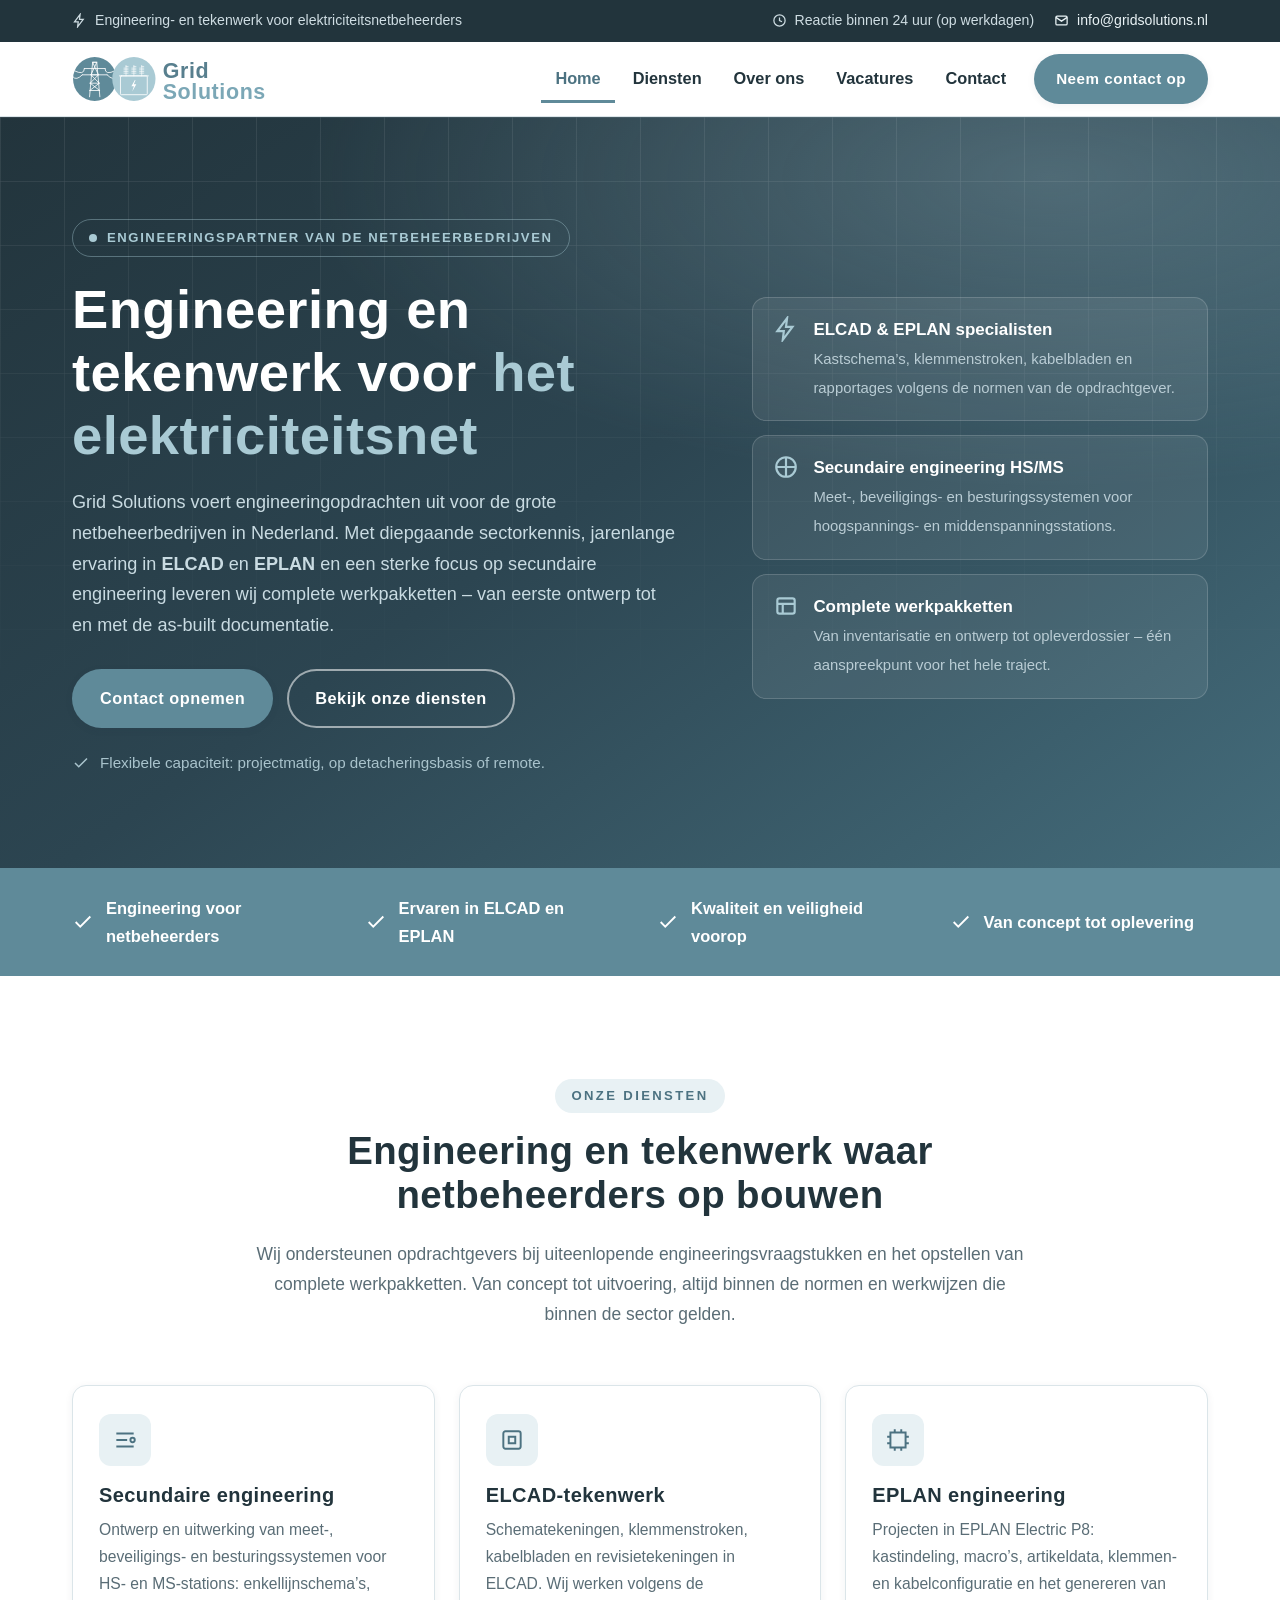
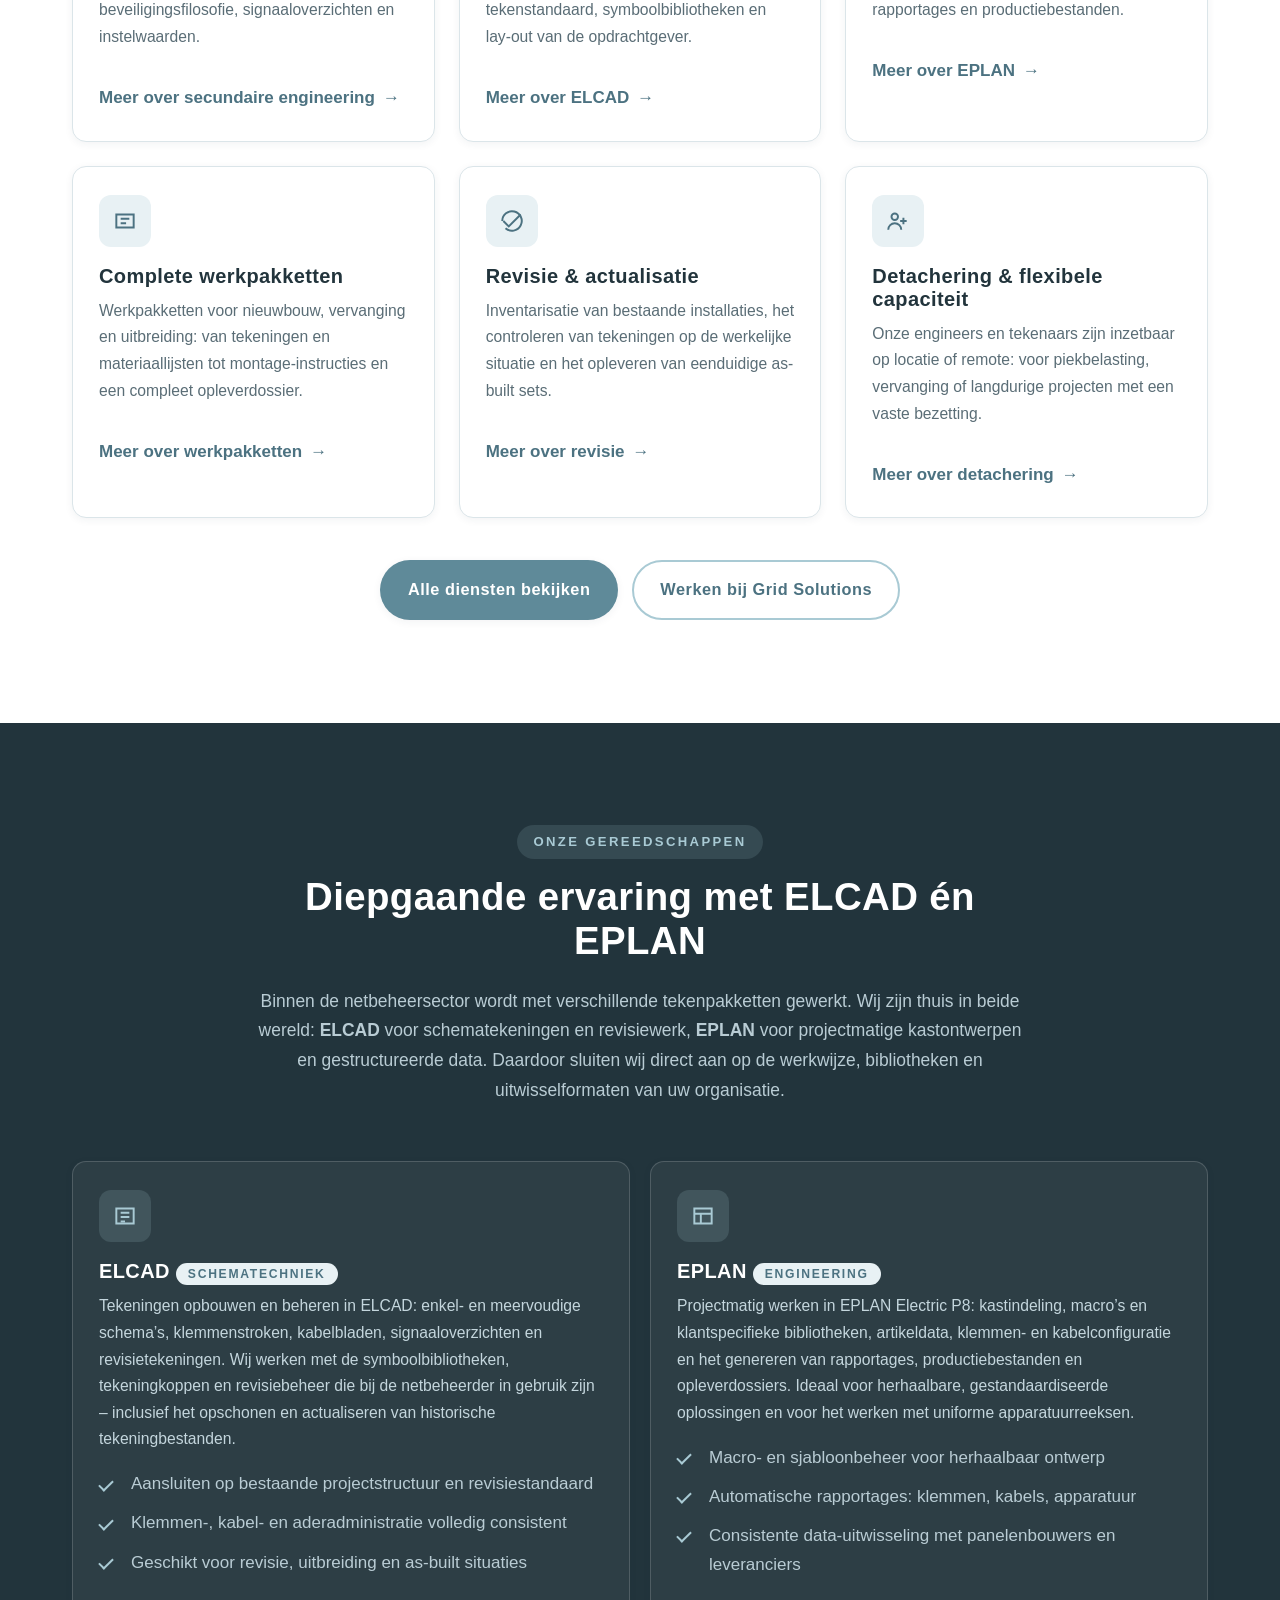
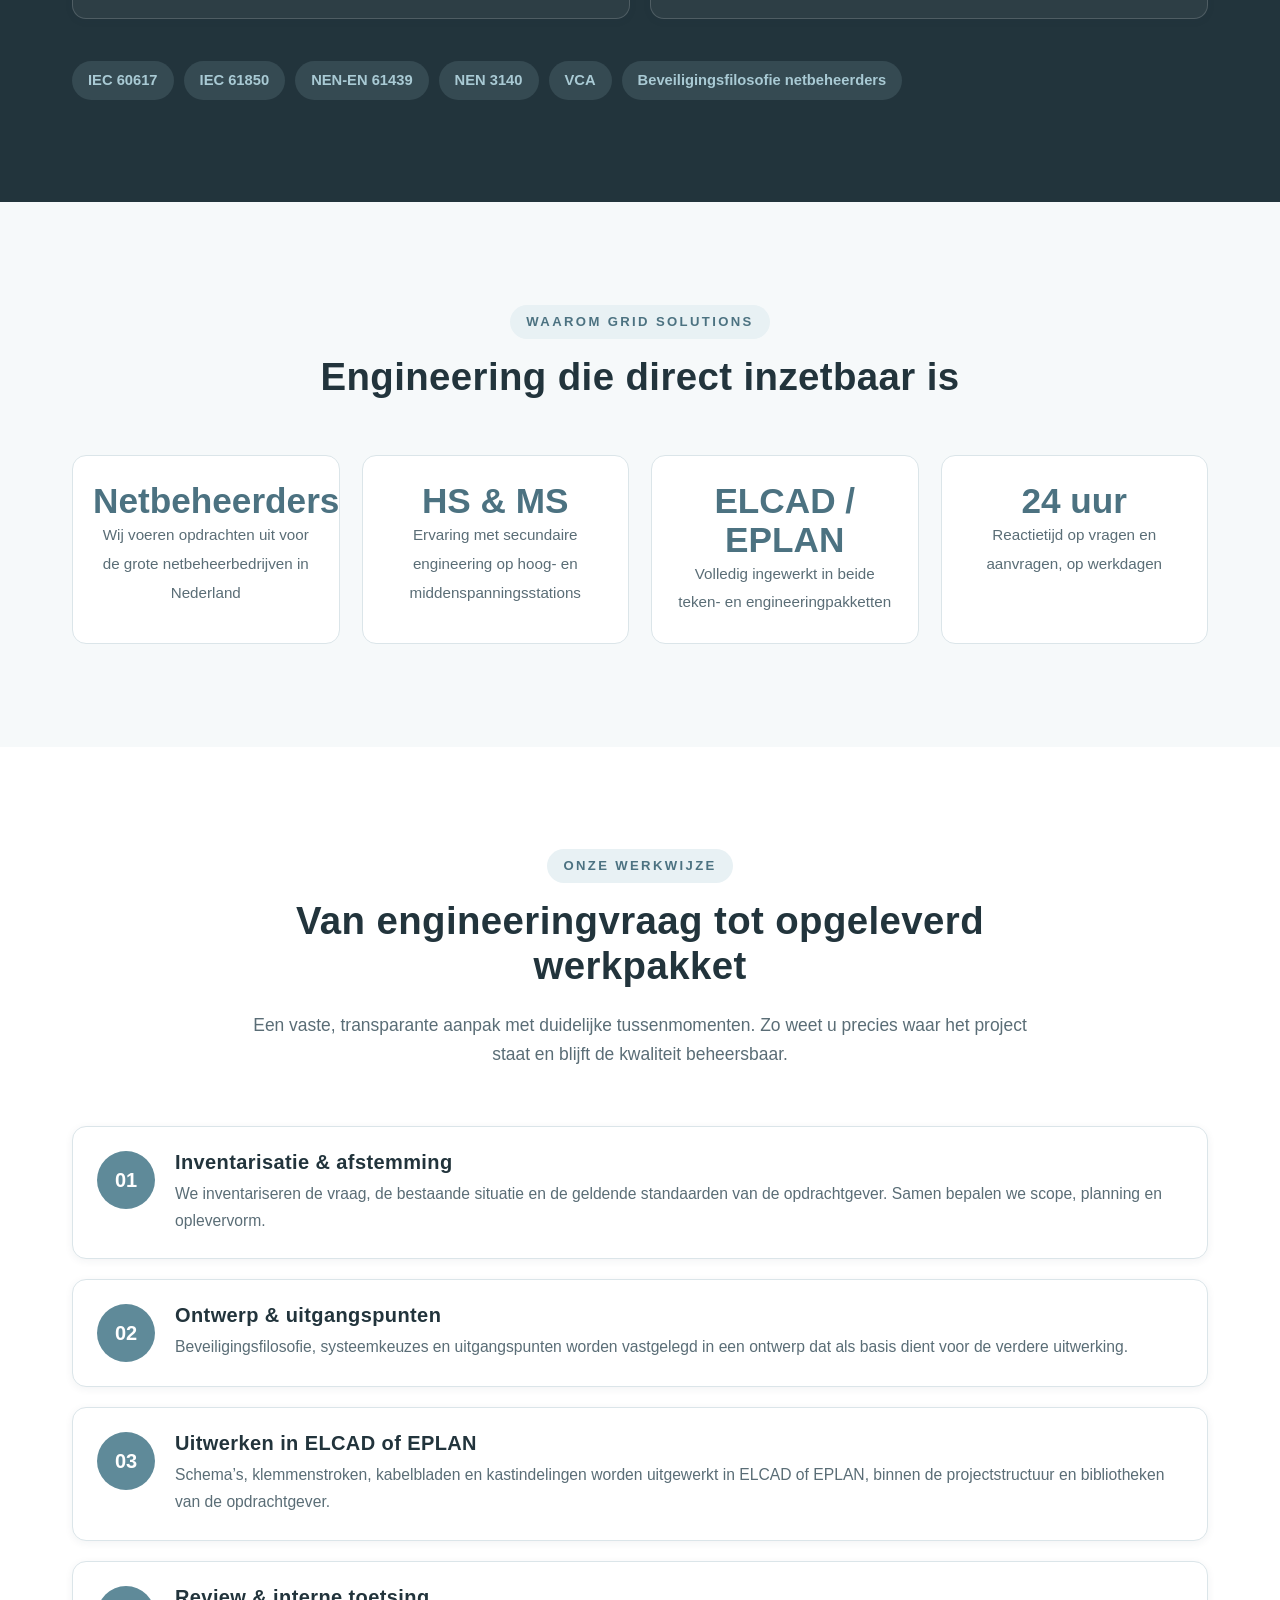
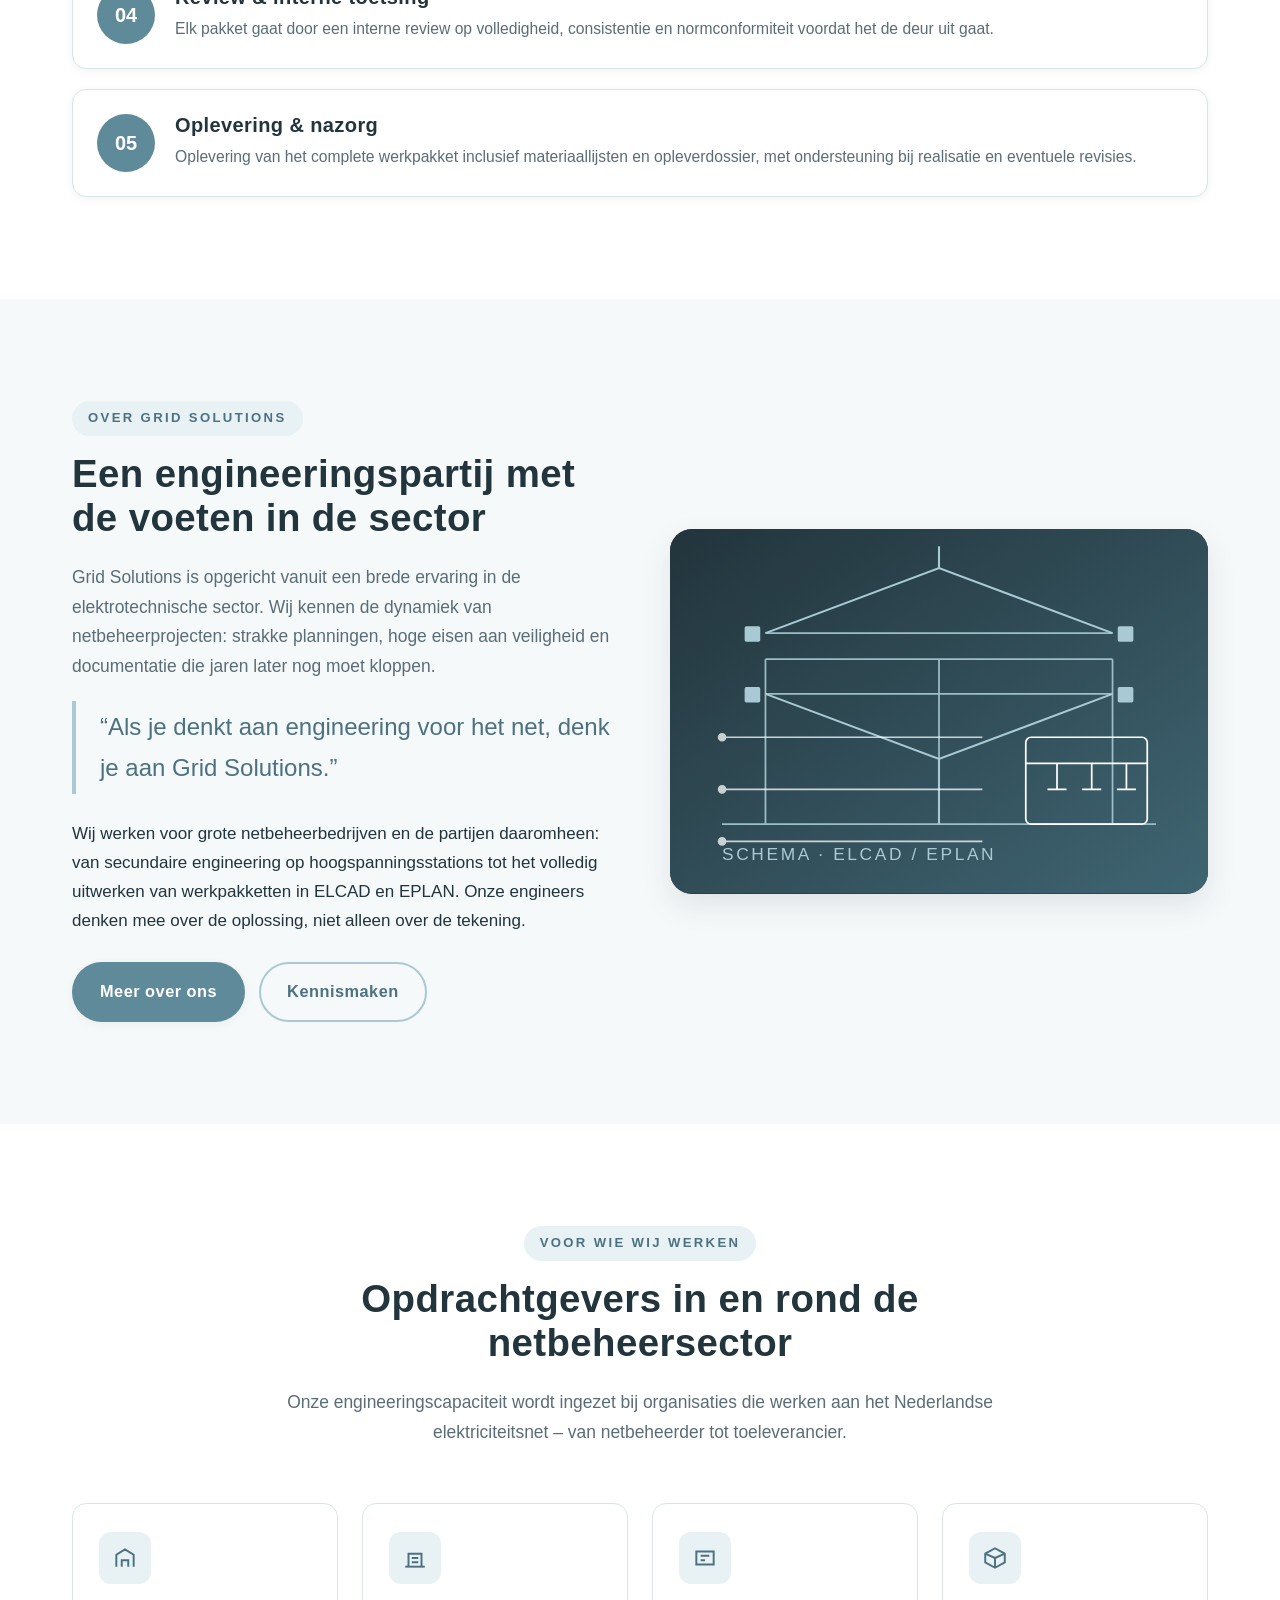
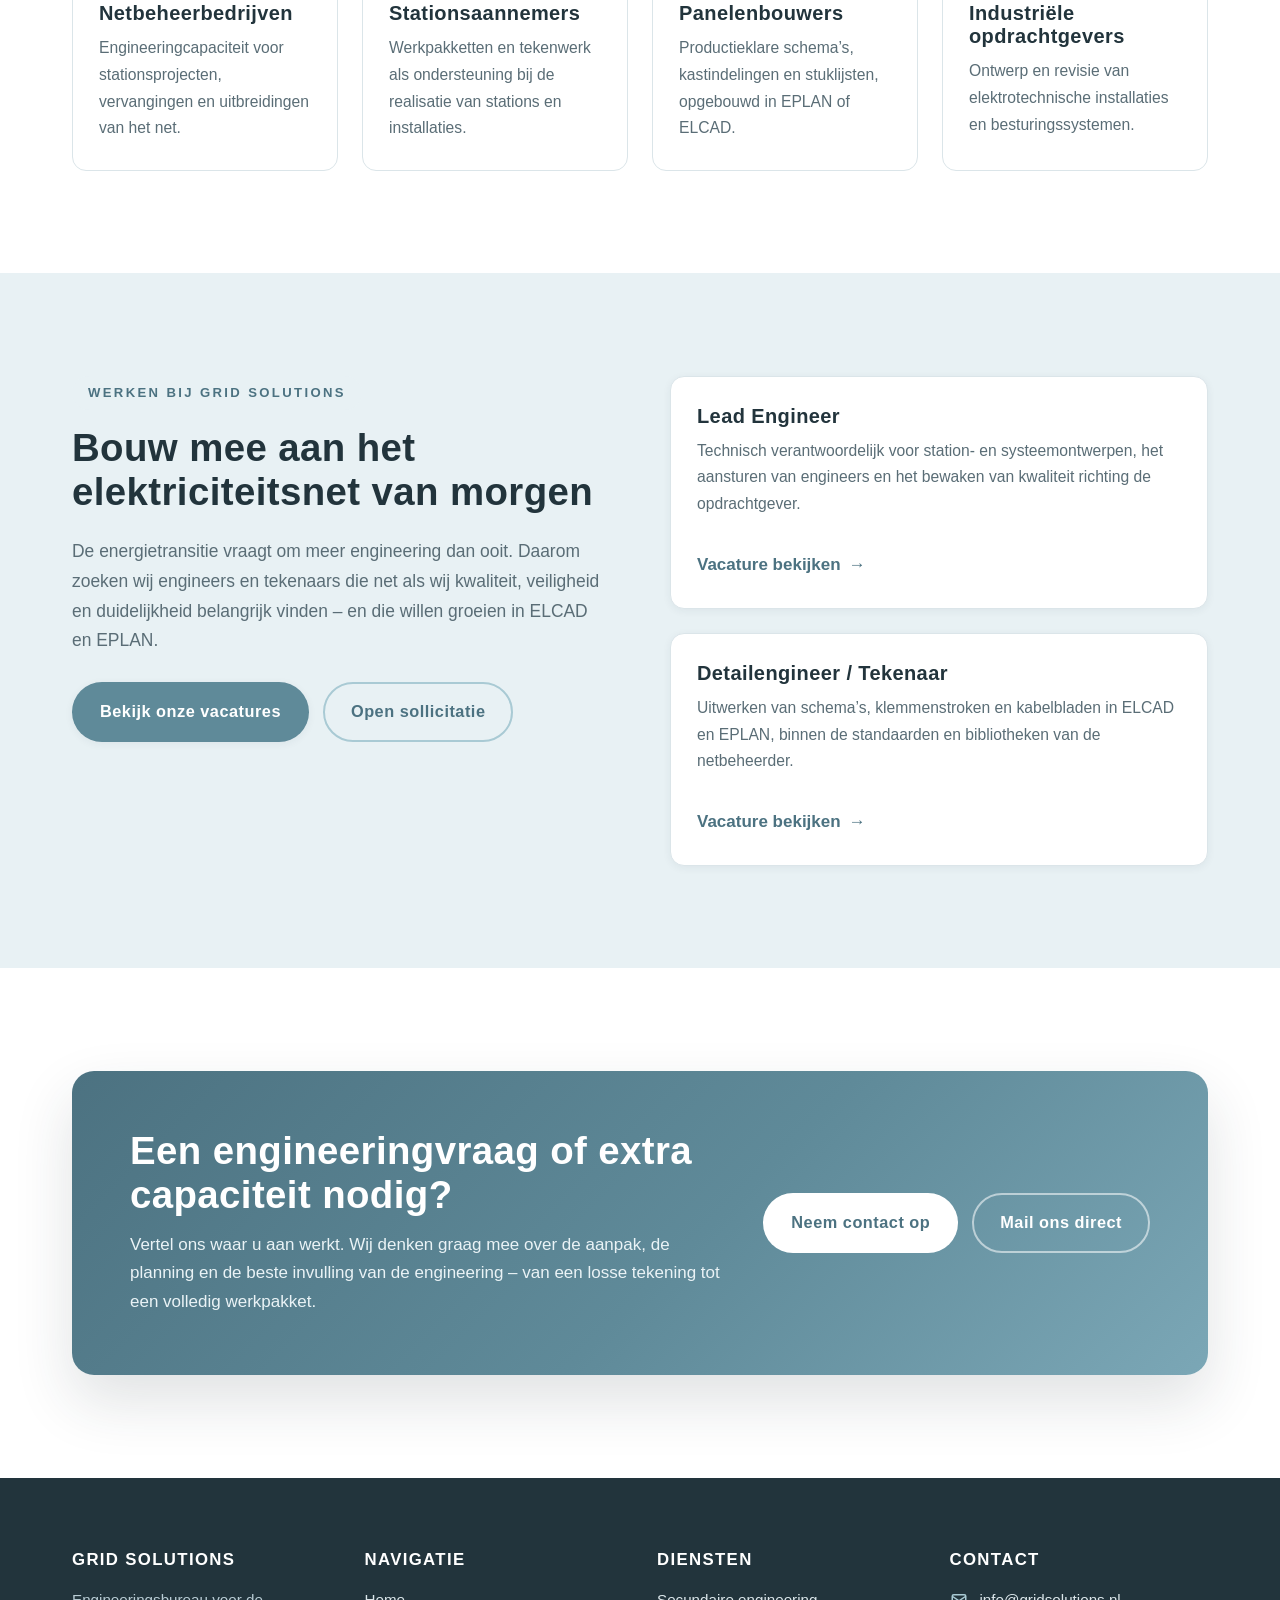
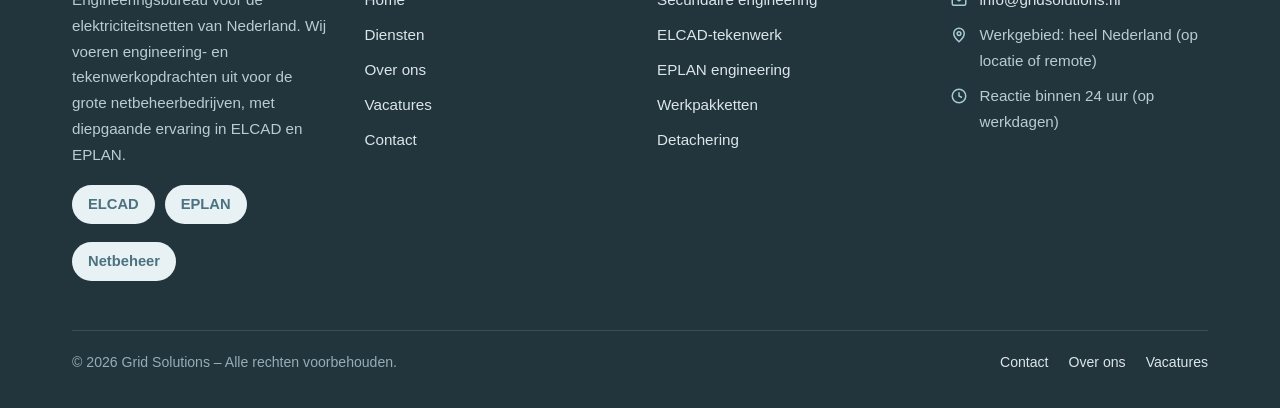
==== index.html @ e439c1a6 "Initial commit: Grid Solutions website voor netbeheerders (ELCAD & EPLAN)" ====
<!DOCTYPE html>
<html lang="nl">
<head>
  <meta charset="utf-8">
  <meta name="viewport" content="width=device-width, initial-scale=1">
  <script>try { if ('forEach' in NodeList.prototype) { document.documentElement.classList.add('js'); } } catch (e) {}</script>
  <title>Grid Solutions | Engineering &amp; tekenwerk voor netbeheerders (ELCAD &amp; EPLAN)</title>
  <meta name="description" content="Grid Solutions is een engineeringbureau dat opdrachten uitvoert voor de grote netbeheerbedrijven. Wij zijn specialist in secundaire engineering, ELCAD en EPLAN en leveren complete werkpakketten van concept tot oplevering.">
  <meta name="keywords" content="engineering netbeheer, ELCAD, EPLAN, secundaire engineering, hoogspanningsstations, tekenwerk elektrotechniek, werkpakketten">
  <link rel="canonical" href="https://www.gridsolutions.nl/">
  <meta property="og:type" content="website">
  <meta property="og:locale" content="nl_NL">
  <meta property="og:site_name" content="Grid Solutions">
  <meta property="og:title" content="Grid Solutions | Engineering voor elektriciteitsnetbeheerders">
  <meta property="og:description" content="Engineering- en tekenwerk voor de grote netbeheerbedrijven. Specialist in ELCAD en EPLAN, secundaire engineering en complete werkpakketten.">
  <meta property="og:image" content="assets/logo.svg">
  <link rel="icon" href="assets/favicon.svg" type="image/svg+xml">
  <link rel="stylesheet" href="assets/css/style.css">
  <script type="application/ld+json">
  {
    "@context": "https://schema.org",
    "@type": "ProfessionalService",
    "name": "Grid Solutions",
    "description": "Engineering- en tekenwerkbureau dat opdrachten uitvoert voor de grote netbeheerbedrijven. Specialist in ELCAD en EPLAN.",
    "url": "https://www.gridsolutions.nl/",
    "email": "info@gridsolutions.nl",
    "areaServed": "Nederland",
    "knowsAbout": ["ELCAD", "EPLAN Electric P8", "Secundaire engineering", "Hoogspanningsstations", "Netbeheer", "Schakel- en besturingsinstallaties"],
    "address": { "@type": "PostalAddress", "addressCountry": "NL" }
  }
  </script>
</head>
<body>
  <a class="skip-link" href="#main">Direct naar de inhoud</a>

  <div class="topbar">
    <div class="topbar__inner">
      <div class="topbar__left">
        <span class="topbar__item">
          <svg viewBox="0 0 24 24" fill="none" stroke="currentColor" stroke-width="2" aria-hidden="true"><path d="M13 2 4 14h6l-1 8 9-12h-6l1-8Z"/></svg>
          Engineering- en tekenwerk voor elektriciteitsnetbeheerders
        </span>
      </div>
      <div class="topbar__right">
        <span class="topbar__item">
          <svg viewBox="0 0 24 24" fill="none" stroke="currentColor" stroke-width="2" aria-hidden="true"><circle cx="12" cy="12" r="9"/><path d="M12 7v5l4 2"/></svg>
          Reactie binnen 24 uur (op werkdagen)
        </span>
        <a class="topbar__item" href="mailto:info@gridsolutions.nl">
          <svg viewBox="0 0 24 24" fill="none" stroke="currentColor" stroke-width="2" aria-hidden="true"><rect x="3" y="5" width="18" height="14" rx="2"/><path d="m3 7 9 6 9-6"/></svg>
          info@gridsolutions.nl
        </a>
      </div>
    </div>
  </div>

  <header class="site-header">
    <div class="site-header__inner">
      <a class="brand" href="index.html" aria-label="Grid Solutions – naar de homepage">
        <img src="assets/logo.svg" alt="Grid Solutions" width="1300" height="220">
      </a>
      <button class="nav-toggle" type="button" aria-expanded="false" aria-controls="hoofdnavigatie" aria-label="Menu openen">
        <span></span><span></span><span></span>
      </button>
      <nav class="nav" id="hoofdnavigatie" aria-label="Hoofdnavigatie">
        <a class="nav__link" href="index.html">Home</a>
        <a class="nav__link" href="diensten.html">Diensten</a>
        <a class="nav__link" href="over-ons.html">Over ons</a>
        <a class="nav__link" href="vacatures.html">Vacatures</a>
        <a class="nav__link" href="contact.html">Contact</a>
        <a class="btn btn--primary btn--sm nav__cta" href="contact.html">Neem contact op</a>
      </nav>
    </div>
  </header>

  <main id="main">
    <section class="hero">
      <div class="hero__grid-bg" aria-hidden="true"></div>
      <div class="hero__inner">
        <div class="reveal">
          <p class="hero__badge"><i aria-hidden="true"></i> Engineeringspartner van de netbeheerbedrijven</p>
          <h1>Engineering en tekenwerk voor <span>het elektriciteitsnet</span></h1>
          <p class="hero__lead">
            Grid Solutions voert engineeringopdrachten uit voor de grote netbeheerbedrijven in Nederland.
            Met diepgaande sectorkennis, jarenlange ervaring in <strong>ELCAD</strong> en <strong>EPLAN</strong>
            en een sterke focus op secundaire engineering leveren wij complete werkpakketten &ndash; van eerste
            ontwerp tot en met de as-built documentatie.
          </p>
          <div class="btn-row">
            <a class="btn btn--primary" href="contact.html">Contact opnemen</a>
            <a class="btn btn--outline-light" href="diensten.html">Bekijk onze diensten</a>
          </div>
          <p class="hero__note">
            <svg viewBox="0 0 24 24" fill="none" stroke="currentColor" stroke-width="2" aria-hidden="true"><path d="M20 6 9 17l-5-5"/></svg>
            Flexibele capaciteit: projectmatig, op detacheringsbasis of remote.
          </p>
        </div>
        <div class="hero__facts reveal">
          <div class="fact">
            <svg viewBox="0 0 24 24" fill="none" stroke="currentColor" stroke-width="2" aria-hidden="true"><path d="M13 2 4 14h6l-1 8 9-12h-6l1-8Z"/></svg>
            <div>
              <strong>ELCAD &amp; EPLAN specialisten</strong>
              <span>Kastschema&rsquo;s, klemmenstroken, kabelbladen en rapportages volgens de normen van de opdrachtgever.</span>
            </div>
          </div>
          <div class="fact">
            <svg viewBox="0 0 24 24" fill="none" stroke="currentColor" stroke-width="2" aria-hidden="true"><circle cx="12" cy="12" r="9"/><path d="M12 3v18M3 12h18"/></svg>
            <div>
              <strong>Secundaire engineering HS/MS</strong>
              <span>Meet-, beveiligings- en besturingssystemen voor hoogspannings- en middenspanningsstations.</span>
            </div>
          </div>
          <div class="fact">
            <svg viewBox="0 0 24 24" fill="none" stroke="currentColor" stroke-width="2" aria-hidden="true"><rect x="4" y="5" width="16" height="14" rx="2"/><path d="M4 10h16M9 10v9"/></svg>
            <div>
              <strong>Complete werkpakketten</strong>
              <span>Van inventarisatie en ontwerp tot opleverdossier &ndash; één aanspreekpunt voor het hele traject.</span>
            </div>
          </div>
        </div>
      </div>
    </section>

    <section class="usp-strip" aria-label="Waarom Grid Solutions">
      <div class="usp-strip__inner">
        <span class="usp"><svg viewBox="0 0 24 24" fill="none" stroke="currentColor" stroke-width="2" aria-hidden="true"><path d="M20 6 9 17l-5-5"/></svg> Engineering voor netbeheerders</span>
        <span class="usp"><svg viewBox="0 0 24 24" fill="none" stroke="currentColor" stroke-width="2" aria-hidden="true"><path d="M20 6 9 17l-5-5"/></svg> Ervaren in ELCAD en EPLAN</span>
        <span class="usp"><svg viewBox="0 0 24 24" fill="none" stroke="currentColor" stroke-width="2" aria-hidden="true"><path d="M20 6 9 17l-5-5"/></svg> Kwaliteit en veiligheid voorop</span>
        <span class="usp"><svg viewBox="0 0 24 24" fill="none" stroke="currentColor" stroke-width="2" aria-hidden="true"><path d="M20 6 9 17l-5-5"/></svg> Van concept tot oplevering</span>
      </div>
    </section>
    <section class="section" id="diensten">
      <div class="container">
        <div class="section__head reveal">
          <span class="eyebrow">Onze diensten</span>
          <h2>Engineering en tekenwerk waar netbeheerders op bouwen</h2>
          <p class="lead">
            Wij ondersteunen opdrachtgevers bij uiteenlopende engineeringsvraagstukken en het opstellen
            van complete werkpakketten. Van concept tot uitvoering, altijd binnen de normen en
            werkwijzen die binnen de sector gelden.
          </p>
        </div>
        <div class="grid grid--3">
          <article class="card reveal">
            <div class="card__icon"><svg viewBox="0 0 24 24" fill="none" stroke="currentColor" stroke-width="1.8" aria-hidden="true"><path d="M4 6h16M4 12h10M4 18h16"/><circle cx="19" cy="12" r="2"/></svg></div>
            <h3>Secundaire engineering</h3>
            <p>Ontwerp en uitwerking van meet-, beveiligings- en besturingssystemen voor HS- en MS-stations: enkellijnschema&rsquo;s, beveiligingsfilosofie, signaaloverzichten en instelwaarden.</p>
            <a class="card__link" href="diensten.html#secundaire-engineering">Meer over secundaire engineering</a>
          </article>
          <article class="card reveal">
            <div class="card__icon"><svg viewBox="0 0 24 24" fill="none" stroke="currentColor" stroke-width="1.8" aria-hidden="true"><rect x="4" y="4" width="16" height="16" rx="2"/><path d="M9 9h6v6H9z"/></svg></div>
            <h3>ELCAD-tekenwerk</h3>
            <p>Schematekeningen, klemmenstroken, kabelbladen en revisietekeningen in ELCAD. Wij werken volgens de tekenstandaard, symboolbibliotheken en lay-out van de opdrachtgever.</p>
            <a class="card__link" href="diensten.html#elcad">Meer over ELCAD</a>
          </article>
          <article class="card reveal">
            <div class="card__icon"><svg viewBox="0 0 24 24" fill="none" stroke="currentColor" stroke-width="1.8" aria-hidden="true"><path d="M5 5h14v14H5z"/><path d="M9 2v3M15 2v3M9 19v3M15 19v3M2 9h3M2 15h3M19 9h3M19 15h3"/></svg></div>
            <h3>EPLAN engineering</h3>
            <p>Projecten in EPLAN Electric P8: kastindeling, macro&rsquo;s, artikeldata, klemmen- en kabelconfiguratie en het genereren van rapportages en productiebestanden.</p>
            <a class="card__link" href="diensten.html#eplan">Meer over EPLAN</a>
          </article>
          <article class="card reveal">
            <div class="card__icon"><svg viewBox="0 0 24 24" fill="none" stroke="currentColor" stroke-width="1.8" aria-hidden="true"><path d="M4 6h16v12H4z"/><path d="M8 10h8M8 14h5"/></svg></div>
            <h3>Complete werkpakketten</h3>
            <p>Werkpakketten voor nieuwbouw, vervanging en uitbreiding: van tekeningen en materiaallijsten tot montage-instructies en een compleet opleverdossier.</p>
            <a class="card__link" href="diensten.html#werkpakketten">Meer over werkpakketten</a>
          </article>
          <article class="card reveal">
            <div class="card__icon"><svg viewBox="0 0 24 24" fill="none" stroke="currentColor" stroke-width="1.8" aria-hidden="true"><path d="M20 6 9 17l-5-5"/><path d="M3 12a9 9 0 1 1 3 6.7"/></svg></div>
            <h3>Revisie &amp; actualisatie</h3>
            <p>Inventarisatie van bestaande installaties, het controleren van tekeningen op de werkelijke situatie en het opleveren van eenduidige as-built sets.</p>
            <a class="card__link" href="diensten.html#revisie">Meer over revisie</a>
          </article>
          <article class="card reveal">
            <div class="card__icon"><svg viewBox="0 0 24 24" fill="none" stroke="currentColor" stroke-width="1.8" aria-hidden="true"><circle cx="9" cy="8" r="3"/><path d="M3 20c0-3.3 2.7-6 6-6s6 2.7 6 6"/><path d="M17 9v6M14 12h6"/></svg></div>
            <h3>Detachering &amp; flexibele capaciteit</h3>
            <p>Onze engineers en tekenaars zijn inzetbaar op locatie of remote: voor piekbelasting, vervanging of langdurige projecten met een vaste bezetting.</p>
            <a class="card__link" href="diensten.html#detachering">Meer over detachering</a>
          </article>
        </div>
        <div class="btn-row btn-row--center mt-3">
          <a class="btn btn--primary" href="diensten.html">Alle diensten bekijken</a>
          <a class="btn btn--ghost" href="vacatures.html">Werken bij Grid Solutions</a>
        </div>
      </div>
    </section>
    <section class="section section--dark" id="tools">
      <div class="container">
        <div class="section__head reveal">
          <span class="eyebrow">Onze gereedschappen</span>
          <h2>Diepgaande ervaring met ELCAD &eacute;n EPLAN</h2>
          <p class="lead">
            Binnen de netbeheersector wordt met verschillende tekenpakketten gewerkt. Wij zijn thuis in
            beide wereld: <strong>ELCAD</strong> voor schematekeningen en revisiewerk, <strong>EPLAN</strong>
            voor projectmatige kastontwerpen en gestructureerde data. Daardoor sluiten wij direct aan op
            de werkwijze, bibliotheken en uitwisselformaten van uw organisatie.
          </p>
        </div>
        <div class="tool-banner">
          <article class="card card--dark reveal">
            <div class="card__icon"><svg viewBox="0 0 24 24" fill="none" stroke="currentColor" stroke-width="1.8" aria-hidden="true"><path d="M4 5h16v14H4z"/><path d="M8 9h8M8 13h8M8 17h4"/></svg></div>
            <h3>ELCAD <span class="tool__tag">Schematechniek</span></h3>
            <p>
              Tekeningen opbouwen en beheren in ELCAD: enkel- en meervoudige schema&rsquo;s, klemmenstroken,
              kabelbladen, signaaloverzichten en revisietekeningen. Wij werken met de symboolbibliotheken,
              tekeningkoppen en revisiebeheer die bij de netbeheerder in gebruik zijn &ndash; inclusief het
              opschonen en actualiseren van historische tekeningbestanden.
            </p>
            <ul class="checklist mt-1">
              <li>Aansluiten op bestaande projectstructuur en revisiestandaard</li>
              <li>Klemmen-, kabel- en aderadministratie volledig consistent</li>
              <li>Geschikt voor revisie, uitbreiding en as-built situaties</li>
            </ul>
          </article>
          <article class="card card--dark reveal">
            <div class="card__icon"><svg viewBox="0 0 24 24" fill="none" stroke="currentColor" stroke-width="1.8" aria-hidden="true"><path d="M4 5h16v14H4z"/><path d="M4 10h16M10 10v9"/></svg></div>
            <h3>EPLAN <span class="tool__tag">Engineering</span></h3>
            <p>
              Projectmatig werken in EPLAN Electric P8: kastindeling, macro&rsquo;s en klantspecifieke
              bibliotheken, artikeldata, klemmen- en kabelconfiguratie en het genereren van rapportages,
              productiebestanden en opleverdossiers. Ideaal voor herhaalbare, gestandaardiseerde
              oplossingen en voor het werken met uniforme apparatuurreeksen.
            </p>
            <ul class="checklist mt-1">
              <li>Macro- en sjabloonbeheer voor herhaalbaar ontwerp</li>
              <li>Automatische rapportages: klemmen, kabels, apparatuur</li>
              <li>Consistente data-uitwisseling met panelenbouwers en leveranciers</li>
            </ul>
          </article>
        </div>
        <ul class="tag-list reveal mt-3">
          <li>IEC 60617</li>
          <li>IEC 61850</li>
          <li>NEN-EN 61439</li>
          <li>NEN 3140</li>
          <li>VCA</li>
          <li>Beveiligingsfilosofie netbeheerders</li>
        </ul>
      </div>
    </section>

    <section class="section section--tint">
      <div class="container">
        <div class="section__head reveal">
          <span class="eyebrow">Waarom Grid Solutions</span>
          <h2>Engineering die direct inzetbaar is</h2>
        </div>
        <div class="stats reveal">
          <div class="stat">
            <strong>Netbeheerders</strong>
            <span>Wij voeren opdrachten uit voor de grote netbeheerbedrijven in Nederland</span>
          </div>
          <div class="stat">
            <strong>HS &amp; MS</strong>
            <span>Ervaring met secundaire engineering op hoog- en middenspanningsstations</span>
          </div>
          <div class="stat">
            <strong>ELCAD / EPLAN</strong>
            <span>Volledig ingewerkt in beide teken- en engineeringpakketten</span>
          </div>
          <div class="stat">
            <strong>24 uur</strong>
            <span>Reactietijd op vragen en aanvragen, op werkdagen</span>
          </div>
        </div>
      </div>
    </section>
    <section class="section" id="werkwijze">
      <div class="container">
        <div class="section__head reveal">
          <span class="eyebrow">Onze werkwijze</span>
          <h2>Van engineeringvraag tot opgeleverd werkpakket</h2>
          <p class="lead">
            Een vaste, transparante aanpak met duidelijke tussenmomenten. Zo weet u precies waar het
            project staat en blijft de kwaliteit beheersbaar.
          </p>
        </div>
        <div class="steps">
          <div class="step reveal">
            <div>
              <h3>Inventarisatie &amp; afstemming</h3>
              <p>We inventariseren de vraag, de bestaande situatie en de geldende standaarden van de opdrachtgever. Samen bepalen we scope, planning en oplevervorm.</p>
            </div>
          </div>
          <div class="step reveal">
            <div>
              <h3>Ontwerp &amp; uitgangspunten</h3>
              <p>Beveiligingsfilosofie, systeemkeuzes en uitgangspunten worden vastgelegd in een ontwerp dat als basis dient voor de verdere uitwerking.</p>
            </div>
          </div>
          <div class="step reveal">
            <div>
              <h3>Uitwerken in ELCAD of EPLAN</h3>
              <p>Schema&rsquo;s, klemmenstroken, kabelbladen en kastindelingen worden uitgewerkt in ELCAD of EPLAN, binnen de projectstructuur en bibliotheken van de opdrachtgever.</p>
            </div>
          </div>
          <div class="step reveal">
            <div>
              <h3>Review &amp; interne toetsing</h3>
              <p>Elk pakket gaat door een interne review op volledigheid, consistentie en normconformiteit voordat het de deur uit gaat.</p>
            </div>
          </div>
          <div class="step reveal">
            <div>
              <h3>Oplevering &amp; nazorg</h3>
              <p>Oplevering van het complete werkpakket inclusief materiaallijsten en opleverdossier, met ondersteuning bij realisatie en eventuele revisies.</p>
            </div>
          </div>
        </div>
      </div>
    </section>

    <section class="section section--tint" id="over-ons-kort">
      <div class="container">
        <div class="split">
          <div class="reveal">
            <span class="eyebrow">Over Grid Solutions</span>
            <h2>Een engineeringspartij met de voeten in de sector</h2>
            <p class="lead">
              Grid Solutions is opgericht vanuit een brede ervaring in de elektrotechnische sector. Wij
              kennen de dynamiek van netbeheerprojecten: strakke planningen, hoge eisen aan veiligheid en
              documentatie die jaren later nog moet kloppen.
            </p>
            <blockquote class="quote">&ldquo;Als je denkt aan engineering voor het net, denk je aan Grid Solutions.&rdquo;</blockquote>
            <p>
              Wij werken voor grote netbeheerbedrijven en de partijen daaromheen: van secundaire
              engineering op hoogspanningsstations tot het volledig uitwerken van werkpakketten in
              ELCAD en EPLAN. Onze engineers denken mee over de oplossing, niet alleen over de tekening.
            </p>
            <div class="btn-row mt-2">
              <a class="btn btn--primary" href="over-ons.html">Meer over ons</a>
              <a class="btn btn--ghost" href="contact.html">Kennismaken</a>
            </div>
          </div>
          <div class="figure reveal" aria-hidden="true">
            <svg viewBox="0 0 620 420" role="presentation">
              <defs>
                <linearGradient id="gsbg" x1="0" y1="0" x2="1" y2="1">
                  <stop offset="0" stop-color="#22343c"/>
                  <stop offset="1" stop-color="#3f6572"/>
                </linearGradient>
              </defs>
              <rect width="620" height="420" fill="url(#gsbg)"/>
              <g stroke="#a9cad4" stroke-width="2" fill="none" opacity=".9">
                <path d="M60 340h500"/>
                <path d="M110 340V150M310 340V150M510 340V150"/>
                <path d="M110 150h400"/>
                <path d="M110 120h400M110 190h400"/>
              </g>
              <g stroke="#a9cad4" stroke-width="2.4" fill="none">
                <path d="M110 120 310 45 510 120"/>
                <path d="M110 190 310 265 510 190"/>
                <path d="M310 45v-25M310 265v75"/>
              </g>
              <g fill="#a9cad4">
                <rect x="86" y="112" width="18" height="18" rx="2"/>
                <rect x="516" y="112" width="18" height="18" rx="2"/>
                <rect x="86" y="182" width="18" height="18" rx="2"/>
                <rect x="516" y="182" width="18" height="18" rx="2"/>
              </g>
              <g stroke="#ffffff" stroke-width="2" fill="none">
                <rect x="410" y="240" width="140" height="100" rx="6"/>
                <path d="M410 270h140"/>
                <path d="M435 300h22M475 300h22M515 300h22"/>
                <path d="M446 270v30M486 270v30M526 270v30"/>
              </g>
              <g stroke="#ffffff" stroke-width="2" fill="none" opacity=".75">
                <path d="M60 240h300M60 300h300M60 360h300"/>
                <circle cx="60" cy="240" r="4" fill="#ffffff"/>
                <circle cx="60" cy="300" r="4" fill="#ffffff"/>
                <circle cx="60" cy="360" r="4" fill="#ffffff"/>
              </g>
              <text x="60" y="382" fill="#a9cad4" font-family="Bahnschrift, Arial, sans-serif" font-size="20" letter-spacing="3">SCHEMA · ELCAD / EPLAN</text>
            </svg>
          </div>
        </div>
      </div>
    </section>
    <section class="section" id="voor-wie">
      <div class="container">
        <div class="section__head reveal">
          <span class="eyebrow">Voor wie wij werken</span>
          <h2>Opdrachtgevers in en rond de netbeheersector</h2>
          <p class="lead">
            Onze engineeringscapaciteit wordt ingezet bij organisaties die werken aan het Nederlandse
            elektriciteitsnet &ndash; van netbeheerder tot toeleverancier.
          </p>
        </div>
        <div class="grid grid--4">
          <article class="card reveal card--flat">
            <div class="card__icon"><svg viewBox="0 0 24 24" fill="none" stroke="currentColor" stroke-width="1.8" aria-hidden="true"><path d="M4 20V9l8-5 8 5v11"/><path d="M9 20v-6h6v6"/></svg></div>
            <h3>Netbeheerbedrijven</h3>
            <p>Engineeringcapaciteit voor stationsprojecten, vervangingen en uitbreidingen van het net.</p>
          </article>
          <article class="card reveal card--flat">
            <div class="card__icon"><svg viewBox="0 0 24 24" fill="none" stroke="currentColor" stroke-width="1.8" aria-hidden="true"><path d="M3 20h18"/><path d="M6 20V8h12v12"/><path d="M9 12h6M9 16h6"/></svg></div>
            <h3>Stationsaannemers</h3>
            <p>Werkpakketten en tekenwerk als ondersteuning bij de realisatie van stations en installaties.</p>
          </article>
          <article class="card reveal card--flat">
            <div class="card__icon"><svg viewBox="0 0 24 24" fill="none" stroke="currentColor" stroke-width="1.8" aria-hidden="true"><path d="M4 6h16v12H4z"/><path d="M8 10h8M8 14h4"/></svg></div>
            <h3>Panelenbouwers</h3>
            <p>Productieklare schema&rsquo;s, kastindelingen en stuklijsten, opgebouwd in EPLAN of ELCAD.</p>
          </article>
          <article class="card reveal card--flat">
            <div class="card__icon"><svg viewBox="0 0 24 24" fill="none" stroke="currentColor" stroke-width="1.8" aria-hidden="true"><path d="M12 3l9 5v8l-9 5-9-5V8z"/><path d="M12 12l9-4M12 12v9M12 12L3 8"/></svg></div>
            <h3>Industri&euml;le opdrachtgevers</h3>
            <p>Ontwerp en revisie van elektrotechnische installaties en besturingssystemen.</p>
          </article>
        </div>
      </div>
    </section>

    <section class="section section--pale" id="vacatures-kort">
      <div class="container">
        <div class="split split--top">
          <div class="reveal">
            <span class="eyebrow">Werken bij Grid Solutions</span>
            <h2>Bouw mee aan het elektriciteitsnet van morgen</h2>
            <p class="lead">
              De energietransitie vraagt om meer engineering dan ooit. Daarom zoeken wij engineers en
              tekenaars die net als wij kwaliteit, veiligheid en duidelijkheid belangrijk vinden &ndash;
              en die willen groeien in ELCAD en EPLAN.
            </p>
            <div class="btn-row mt-2">
              <a class="btn btn--primary" href="vacatures.html">Bekijk onze vacatures</a>
              <a class="btn btn--ghost" href="mailto:info@gridsolutions.nl?subject=Open%20sollicitatie">Open sollicitatie</a>
            </div>
          </div>
          <div class="grid grid--2 reveal">
            <article class="card">
              <h3>Lead Engineer</h3>
              <p>Technisch verantwoordelijk voor station- en systeemontwerpen, het aansturen van engineers en het bewaken van kwaliteit richting de opdrachtgever.</p>
              <a class="card__link" href="vacatures.html#lead-engineer">Vacature bekijken</a>
            </article>
            <article class="card">
              <h3>Detailengineer / Tekenaar</h3>
              <p>Uitwerken van schema&rsquo;s, klemmenstroken en kabelbladen in ELCAD en EPLAN, binnen de standaarden en bibliotheken van de netbeheerder.</p>
              <a class="card__link" href="vacatures.html#detailengineer">Vacature bekijken</a>
            </article>
          </div>
        </div>
      </div>
    </section>

    <section class="section">
      <div class="container">
        <div class="cta-band reveal">
          <div>
            <h2>Een engineeringvraag of extra capaciteit nodig?</h2>
            <p>
              Vertel ons waar u aan werkt. Wij denken graag mee over de aanpak, de planning en de
              beste invulling van de engineering &ndash; van een losse tekening tot een volledig werkpakket.
            </p>
          </div>
          <div class="btn-row">
            <a class="btn btn--light" href="contact.html">Neem contact op</a>
            <a class="btn btn--outline-light" href="mailto:info@gridsolutions.nl">Mail ons direct</a>
          </div>
        </div>
      </div>
    </section>
  </main>

  <footer class="site-footer">
    <div class="container">
      <div class="footer-grid">
        <div>
          <h3>Grid Solutions</h3>
          <p>
            Engineeringsbureau voor de elektriciteitsnetten van Nederland. Wij voeren engineering- en
            tekenwerkopdrachten uit voor de grote netbeheerbedrijven, met diepgaande ervaring in
            ELCAD en EPLAN.
          </p>
          <ul class="tag-list">
            <li>ELCAD</li>
            <li>EPLAN</li>
            <li>Netbeheer</li>
          </ul>
        </div>
        <div>
          <h3>Navigatie</h3>
          <ul>
            <li><a href="index.html">Home</a></li>
            <li><a href="diensten.html">Diensten</a></li>
            <li><a href="over-ons.html">Over ons</a></li>
            <li><a href="vacatures.html">Vacatures</a></li>
            <li><a href="contact.html">Contact</a></li>
          </ul>
        </div>
        <div>
          <h3>Diensten</h3>
          <ul>
            <li><a href="diensten.html#secundaire-engineering">Secundaire engineering</a></li>
            <li><a href="diensten.html#elcad">ELCAD-tekenwerk</a></li>
            <li><a href="diensten.html#eplan">EPLAN engineering</a></li>
            <li><a href="diensten.html#werkpakketten">Werkpakketten</a></li>
            <li><a href="diensten.html#detachering">Detachering</a></li>
          </ul>
        </div>
        <div>
          <h3>Contact</h3>
          <ul class="footer-contact">
            <li>
              <svg viewBox="0 0 24 24" fill="none" stroke="currentColor" stroke-width="2" aria-hidden="true"><rect x="3" y="5" width="18" height="14" rx="2"/><path d="m3 7 9 6 9-6"/></svg>
              <span><a href="mailto:info@gridsolutions.nl">info@gridsolutions.nl</a></span>
            </li>
            <li>
              <!-- TODO: telefoonnummer en vestigingsadres aanvullen -->
              <svg viewBox="0 0 24 24" fill="none" stroke="currentColor" stroke-width="2" aria-hidden="true"><path d="M12 21s7-6.1 7-11a7 7 0 1 0-14 0c0 4.9 7 11 7 11Z"/><circle cx="12" cy="10" r="2.5"/></svg>
              <span>Werkgebied: heel Nederland (op locatie of remote)</span>
            </li>
            <li>
              <svg viewBox="0 0 24 24" fill="none" stroke="currentColor" stroke-width="2" aria-hidden="true"><circle cx="12" cy="12" r="9"/><path d="M12 7v5l4 2"/></svg>
              <span>Reactie binnen 24 uur (op werkdagen)</span>
            </li>
          </ul>
        </div>
      </div>
      <div class="footer-bottom">
        <p class="mb-0">&copy; <span data-year>2026</span> Grid Solutions &ndash; Alle rechten voorbehouden.</p>
        <ul>
          <li><a href="contact.html">Contact</a></li>
          <li><a href="over-ons.html">Over ons</a></li>
          <li><a href="vacatures.html">Vacatures</a></li>
        </ul>
      </div>
    </div>
  </footer>

  <script src="assets/js/main.js"></script>
</body>
</html>
---- assets/css/style.css ----
/* ============================================================
   Grid Solutions – stylesheet
   Engineering- en tekenwerk voor elektriciteitsnetbeheerders
   ============================================================ */

/* ---------- 1. Variabelen ---------- */
:root {
  --brand: #5f8a99;
  --brand-dark: #4c7281;
  --brand-light: #a9cad4;
  --brand-pale: #e8f1f4;
  --brand-ink: #7ba7b6;
  --ink: #22343c;
  --ink-soft: #5a6d76;
  --line: #dbe5e9;
  --surface: #ffffff;
  --bg: #f6f9fa;
  --accent: #f0b429;
  --radius-sm: 8px;
  --radius: 14px;
  --radius-lg: 22px;
  --shadow-sm: 0 2px 8px rgba(34, 52, 60, .06);
  --shadow: 0 12px 30px rgba(34, 52, 60, .10);
  --shadow-lg: 0 26px 60px rgba(34, 52, 60, .14);
  --font: "Inter", "Segoe UI", "Helvetica Neue", Arial, sans-serif;
  --font-head: "Rajdhani", "Bahnschrift", "Segoe UI Semibold", "Segoe UI", Arial, sans-serif;
  --max: 1180px;
  --transition: .25s ease;
}

/* ---------- 2. Reset & basis ---------- */
*, *::before, *::after { box-sizing: border-box; }

html { scroll-behavior: smooth; -webkit-text-size-adjust: 100%; }

body {
  margin: 0;
  font-family: var(--font);
  font-size: 17px;
  line-height: 1.7;
  color: var(--ink);
  background: var(--surface);
}

img, svg { max-width: 100%; height: auto; display: block; }

a { color: var(--brand-dark); text-decoration: none; transition: color var(--transition); }
a:hover { color: var(--brand); }

h1, h2, h3, h4 {
  font-family: var(--font-head);
  line-height: 1.15;
  color: var(--ink);
  margin: 0 0 .6em;
  letter-spacing: .4px;
}

h1 { font-size: clamp(2.1rem, 4.6vw, 3.4rem); font-weight: 700; }
h2 { font-size: clamp(1.65rem, 3vw, 2.4rem); font-weight: 700; }
h3 { font-size: 1.25rem; font-weight: 600; }
h4 { font-size: 1.05rem; font-weight: 600; }

p { margin: 0 0 1.1em; }
p:last-child { margin-bottom: 0; }

ul, ol { margin: 0 0 1.1em; padding-left: 1.15em; }
li { margin-bottom: .5em; }

:focus-visible { outline: 3px solid var(--brand); outline-offset: 2px; }

/* ---------- 3. Layout helpers ---------- */
.container {
  width: 100%;
  max-width: var(--max);
  margin-inline: auto;
  padding-inline: 22px;
}

.section { padding: clamp(56px, 8vw, 104px) 0; }
.section--tint { background: var(--bg); }
.section--pale { background: var(--brand-pale); }
.section--dark { background: var(--ink); color: #dbe6ea; }
.section--dark h2, .section--dark h3 { color: #fff; }
.section--dark a { color: var(--brand-light); }

.section__head {
  max-width: 780px;
  margin: 0 auto clamp(32px, 5vw, 56px);
  text-align: center;
}
.section__head--left { margin-inline: 0; text-align: left; }

.eyebrow {
  display: inline-block;
  font-family: var(--font-head);
  font-size: .82rem;
  font-weight: 600;
  letter-spacing: .18em;
  text-transform: uppercase;
  color: var(--brand-dark);
  background: var(--brand-pale);
  border-radius: 999px;
  padding: 6px 16px;
  margin-bottom: 16px;
}
.section--dark .eyebrow { background: rgba(169, 202, 212, .14); color: var(--brand-light); }

.lead { font-size: 1.09rem; color: var(--ink-soft); }
.section--dark .lead { color: #b9ccd4; }

.text-center { text-align: center; }

.skip-link {
  position: absolute;
  left: -9999px;
  top: 0;
  background: var(--brand);
  color: #fff;
  padding: 12px 20px;
  z-index: 999;
  border-radius: 0 0 var(--radius-sm) 0;
}
.skip-link:focus { left: 0; color: #fff; }

/* ---------- 4. Knoppen ---------- */
.btn {
  display: inline-flex;
  align-items: center;
  gap: 10px;
  font-family: var(--font-head);
  font-size: 1.02rem;
  font-weight: 600;
  letter-spacing: .5px;
  padding: 14px 26px;
  border-radius: 999px;
  border: 2px solid transparent;
  cursor: pointer;
  transition: transform var(--transition), background var(--transition),
              color var(--transition), border-color var(--transition), box-shadow var(--transition);
}
.btn:hover { transform: translateY(-2px); }
.btn--primary { background: var(--brand); color: #fff; box-shadow: var(--shadow-sm); }
.btn--primary:hover { background: var(--brand-dark); color: #fff; box-shadow: var(--shadow); }
.btn--ghost { background: transparent; color: var(--brand-dark); border-color: var(--brand-light); }
.btn--ghost:hover { background: var(--brand-pale); color: var(--brand-dark); }
.btn--light { background: #fff; color: var(--brand-dark); }
.btn--light:hover { color: var(--brand-dark); box-shadow: var(--shadow); }
.btn--outline-light { background: transparent; color: #fff; border-color: rgba(255, 255, 255, .55); }
.btn--outline-light:hover { background: rgba(255, 255, 255, .12); color: #fff; }
.btn--sm { padding: 10px 20px; font-size: .95rem; }

.btn-row { display: flex; flex-wrap: wrap; gap: 14px; }
.btn-row--center { justify-content: center; }

/* ---------- 5. Topbar & header ---------- */
.topbar {
  background: var(--ink);
  color: #cfdde3;
  font-size: .88rem;
}
.topbar__inner {
  display: flex;
  flex-wrap: wrap;
  gap: 8px 26px;
  align-items: center;
  justify-content: space-between;
  padding: 9px 22px;
  max-width: var(--max);
  margin-inline: auto;
}
.topbar a { color: #eaf3f6; }
.topbar a:hover { color: var(--brand-light); }
.topbar__left, .topbar__right { display: flex; flex-wrap: wrap; gap: 20px; align-items: center; }
.topbar__item { display: inline-flex; align-items: center; gap: 8px; }
.topbar svg { width: 15px; height: 15px; flex: none; }

.site-header {
  position: sticky;
  top: 0;
  z-index: 60;
  background: rgba(255, 255, 255, .96);
  backdrop-filter: blur(8px);
  border-bottom: 1px solid var(--line);
}
.site-header__inner {
  display: flex;
  align-items: center;
  justify-content: space-between;
  gap: 20px;
  padding: 12px 22px;
  max-width: var(--max);
  margin-inline: auto;
}
.brand { display: flex; align-items: center; flex: none; }
.brand img { width: clamp(190px, 26vw, 268px); height: auto; }

.nav { display: flex; align-items: center; gap: 4px; }
.nav__link {
  font-family: var(--font-head);
  font-size: 1.02rem;
  font-weight: 600;
  color: var(--ink);
  padding: 10px 14px;
  border-radius: var(--radius-sm);
  transition: background var(--transition), color var(--transition);
}
.nav__link:hover { background: var(--brand-pale); color: var(--brand-dark); }
.nav__link.is-active { color: var(--brand-dark); box-shadow: inset 0 -3px 0 var(--brand); border-radius: 0; }
.nav__cta { margin-left: 10px; }

.nav-toggle {
  display: none;
  width: 46px;
  height: 46px;
  border: 1px solid var(--line);
  border-radius: var(--radius-sm);
  background: #fff;
  cursor: pointer;
  padding: 12px 11px;
}
.nav-toggle span {
  display: block;
  height: 2px;
  background: var(--ink);
  border-radius: 2px;
  margin: 5px 0;
  transition: transform var(--transition), opacity var(--transition);
}
.nav-toggle[aria-expanded="true"] span:nth-child(1) { transform: translateY(7px) rotate(45deg); }
.nav-toggle[aria-expanded="true"] span:nth-child(2) { opacity: 0; }
.nav-toggle[aria-expanded="true"] span:nth-child(3) { transform: translateY(-7px) rotate(-45deg); }

/* ---------- 6. Hero ---------- */
.hero {
  position: relative;
  overflow: hidden;
  color: #eef5f7;
  background:
    radial-gradient(1200px 500px at 82% 8%, rgba(169, 202, 212, .28), transparent 62%),
    linear-gradient(145deg, #22343c 0%, #2c4551 48%, #446c7b 100%);
}
.hero__grid-bg {
  position: absolute;
  inset: 0;
  opacity: .16;
  background-image:
    linear-gradient(rgba(255, 255, 255, .5) 1px, transparent 1px),
    linear-gradient(90deg, rgba(255, 255, 255, .5) 1px, transparent 1px);
  background-size: 64px 64px;
  -webkit-mask-image: linear-gradient(to bottom, #000, transparent 78%);
  mask-image: linear-gradient(to bottom, #000, transparent 78%);
}
.hero__inner {
  position: relative;
  display: grid;
  grid-template-columns: minmax(0, 1.15fr) minmax(0, .85fr);
  gap: clamp(28px, 5vw, 64px);
  align-items: center;
  padding: clamp(56px, 8vw, 104px) 22px clamp(56px, 8vw, 92px);
  max-width: var(--max);
  margin-inline: auto;
}
.hero h1 { color: #fff; margin-bottom: 20px; }
.hero h1 span { color: var(--brand-light); }
.hero__lead { font-size: 1.13rem; color: #c9dbe2; max-width: 60ch; margin-bottom: 28px; }
.hero__badge {
  display: inline-flex;
  align-items: center;
  gap: 10px;
  font-family: var(--font-head);
  font-weight: 600;
  letter-spacing: .12em;
  text-transform: uppercase;
  font-size: .82rem;
  color: var(--brand-light);
  border: 1px solid rgba(169, 202, 212, .4);
  border-radius: 999px;
  padding: 7px 16px;
  margin-bottom: 22px;
}
.hero__badge i { width: 8px; height: 8px; border-radius: 50%; background: var(--brand-light); display: block; }
.hero__note {
  margin-top: 22px;
  font-size: .95rem;
  color: #a9c3cc;
  display: flex;
  align-items: center;
  gap: 10px;
}
.hero__note svg { width: 18px; height: 18px; flex: none; }

.hero__facts { display: grid; gap: 14px; }
.fact {
  background: rgba(255, 255, 255, .07);
  border: 1px solid rgba(255, 255, 255, .16);
  border-radius: var(--radius);
  padding: 18px 20px;
  display: flex;
  gap: 14px;
  align-items: flex-start;
}
.fact svg { width: 26px; height: 26px; flex: none; color: var(--brand-light); }
.fact strong { display: block; color: #fff; font-family: var(--font-head); font-size: 1.06rem; }
.fact span { font-size: .93rem; color: #b9ccd4; }

/* ---------- 7. USP-balk ---------- */
.usp-strip { background: var(--brand); color: #fff; }
.usp-strip__inner {
  display: grid;
  grid-template-columns: repeat(auto-fit, minmax(230px, 1fr));
  gap: 18px 34px;
  padding: 26px 22px;
  max-width: var(--max);
  margin-inline: auto;
}
.usp {
  display: flex;
  align-items: center;
  gap: 12px;
  font-family: var(--font-head);
  font-weight: 600;
  font-size: 1.03rem;
}
.usp svg { width: 22px; height: 22px; flex: none; color: #fff; }

/* ---------- 8. Kaarten & grids ---------- */
.grid { display: grid; gap: 24px; }
.grid--2 { grid-template-columns: repeat(auto-fit, minmax(320px, 1fr)); }
.grid--3 { grid-template-columns: repeat(auto-fit, minmax(290px, 1fr)); }
.grid--4 { grid-template-columns: repeat(auto-fit, minmax(235px, 1fr)); }

.card {
  background: var(--surface);
  border: 1px solid var(--line);
  border-radius: var(--radius);
  padding: 28px 26px;
  box-shadow: var(--shadow-sm);
  transition: transform var(--transition), box-shadow var(--transition), border-color var(--transition);
}
.card:hover { transform: translateY(-4px); box-shadow: var(--shadow); border-color: var(--brand-light); }
.card h3 { margin-bottom: .5em; }
.card p { color: var(--ink-soft); font-size: .98rem; }
.card__icon {
  width: 52px;
  height: 52px;
  border-radius: 12px;
  background: var(--brand-pale);
  color: var(--brand-dark);
  display: grid;
  place-items: center;
  margin-bottom: 18px;
}
.card__icon svg { width: 26px; height: 26px; }
.card__link {
  display: inline-flex;
  align-items: center;
  gap: 8px;
  font-family: var(--font-head);
  font-weight: 600;
  margin-top: 16px;
}
.card__link::after { content: "\2192"; transition: transform var(--transition); }
.card__link:hover::after { transform: translateX(4px); }
.card--flat { box-shadow: none; }
.card--dark { background: rgba(255, 255, 255, .05); border-color: rgba(255, 255, 255, .16); color: #c9dbe2; }
.card--dark h3 { color: #fff; }
.card--dark p, .card--dark li, .card--dark .checklist li { color: #c4d6dd; }
.card--dark .card__icon { background: rgba(169, 202, 212, .16); color: var(--brand-light); }

.checklist { list-style: none; padding: 0; margin: 0; }
.checklist li {
  position: relative;
  padding-left: 32px;
  margin-bottom: .6em;
  color: var(--ink-soft);
}
.checklist li::before {
  content: "";
  position: absolute;
  left: 0;
  top: .55em;
  width: 14px;
  height: 8px;
  border-left: 2.5px solid var(--brand);
  border-bottom: 2.5px solid var(--brand);
  transform: rotate(-45deg);
}
.section--dark .checklist li { color: #b9ccd4; }
.section--dark .checklist li::before { border-color: var(--brand-light); }

/* ---------- 9. Stats ---------- */
.stats {
  display: grid;
  grid-template-columns: repeat(auto-fit, minmax(210px, 1fr));
  gap: 22px;
}
.stat {
  text-align: center;
  padding: 26px 20px;
  border-radius: var(--radius);
  background: var(--surface);
  border: 1px solid var(--line);
}
.stat strong {
  display: block;
  font-family: var(--font-head);
  font-size: clamp(1.7rem, 3vw, 2.2rem);
  color: var(--brand-dark);
  line-height: 1.1;
}
.stat span { font-size: .95rem; color: var(--ink-soft); }
.section--dark .stat { background: rgba(255, 255, 255, .05); border-color: rgba(255, 255, 255, .16); }
.section--dark .stat strong { color: #fff; }
.section--dark .stat span { color: #b9ccd4; }

/* ---------- 10. Tools (ELCAD / EPLAN) ---------- */
.tool-banner {
  display: grid;
  grid-template-columns: repeat(auto-fit, minmax(280px, 1fr));
  gap: 20px;
  margin-top: 34px;
}
.tool {
  border: 1px solid var(--line);
  border-left: 5px solid var(--brand);
  border-radius: var(--radius);
  background: var(--surface);
  padding: 24px 24px 22px;
  box-shadow: var(--shadow-sm);
}
.tool h3 { display: flex; align-items: center; gap: 12px; margin-bottom: .4em; }
.tool__tag {
  font-family: var(--font-head);
  font-size: .76rem;
  letter-spacing: .14em;
  text-transform: uppercase;
  color: var(--brand-dark);
  background: var(--brand-pale);
  border-radius: 999px;
  padding: 4px 12px;
}
.tool p { color: var(--ink-soft); font-size: .97rem; }

/* ---------- 11. Werkwijze ---------- */
.steps { counter-reset: step; display: grid; gap: 20px; }
.step {
  position: relative;
  display: grid;
  grid-template-columns: 58px minmax(0, 1fr);
  gap: 20px;
  background: var(--surface);
  border: 1px solid var(--line);
  border-radius: var(--radius);
  padding: 24px;
  box-shadow: var(--shadow-sm);
}
.step::before {
  counter-increment: step;
  content: "0" counter(step);
  font-family: var(--font-head);
  font-weight: 700;
  font-size: 1.25rem;
  color: #fff;
  background: var(--brand);
  width: 58px;
  height: 58px;
  border-radius: 50%;
  display: grid;
  place-items: center;
}
.step h3 { margin-bottom: .35em; }
.step p { color: var(--ink-soft); font-size: .98rem; margin-bottom: 0; }

/* ---------- 12. Over ons / split layout ---------- */
.split {
  display: grid;
  grid-template-columns: repeat(auto-fit, minmax(320px, 1fr));
  gap: clamp(28px, 5vw, 60px);
  align-items: center;
}
.split--top { align-items: start; }

.quote {
  border-left: 4px solid var(--brand-light);
  padding: 6px 0 6px 24px;
  font-family: var(--font-head);
  font-size: clamp(1.15rem, 2.2vw, 1.5rem);
  color: var(--brand-dark);
  margin: 0 0 26px;
}
.section--dark .quote { color: var(--brand-light); }

.figure {
  border-radius: var(--radius-lg);
  overflow: hidden;
  box-shadow: var(--shadow);
  background: var(--ink);
}
.figure svg { width: 100%; height: auto; }

.tag-list { display: flex; flex-wrap: wrap; gap: 10px; margin: 22px 0 0; padding: 0; list-style: none; }
.tag-list li {
  font-family: var(--font-head);
  font-size: .92rem;
  font-weight: 600;
  color: var(--brand-dark);
  background: var(--brand-pale);
  border-radius: 999px;
  padding: 7px 16px;
  margin: 0;
}
.section--dark .tag-list li { background: rgba(169, 202, 212, .14); color: var(--brand-light); }

/* ---------- 13. Paginakop ---------- */
.page-hero {
  position: relative;
  overflow: hidden;
  color: #eef5f7;
  background: linear-gradient(140deg, #22343c 0%, #2f4c58 55%, #4a7483 100%);
  padding: clamp(48px, 6vw, 84px) 0 clamp(44px, 6vw, 72px);
}
.page-hero__inner { position: relative; max-width: 860px; }
.page-hero h1 { color: #fff; margin-bottom: 16px; }
.page-hero p { color: #c9dbe2; font-size: 1.08rem; max-width: 68ch; }
.page-hero .eyebrow { background: rgba(169, 202, 212, .16); color: var(--brand-light); }

.breadcrumb {
  font-size: .9rem;
  color: #9fb8c1;
  margin-bottom: 14px;
}
.breadcrumb a { color: var(--brand-light); }
.breadcrumb span { margin: 0 8px; }

/* ---------- 14. Vacatures ---------- */
.vacancy {
  background: var(--surface);
  border: 1px solid var(--line);
  border-radius: var(--radius-lg);
  box-shadow: var(--shadow-sm);
  padding: clamp(24px, 3vw, 38px);
  margin-bottom: 28px;
}
.vacancy__head {
  display: flex;
  flex-wrap: wrap;
  gap: 16px;
  justify-content: space-between;
  align-items: flex-start;
  border-bottom: 1px solid var(--line);
  padding-bottom: 20px;
  margin-bottom: 24px;
}
.vacancy__head h2 { margin-bottom: .25em; font-size: clamp(1.4rem, 2.6vw, 1.9rem); }
.vacancy__meta { display: flex; flex-wrap: wrap; gap: 8px; list-style: none; padding: 0; margin: 0; }
.vacancy__meta li {
  font-size: .88rem;
  font-family: var(--font-head);
  font-weight: 600;
  color: var(--brand-dark);
  background: var(--brand-pale);
  border-radius: 999px;
  padding: 5px 14px;
  margin: 0;
}
.vacancy__cols {
  display: grid;
  grid-template-columns: repeat(auto-fit, minmax(280px, 1fr));
  gap: 26px 40px;
}
.vacancy h3 { font-size: 1.08rem; margin-bottom: .6em; }
.vacancy ul { padding-left: 0; list-style: none; }
.vacancy ul li { position: relative; padding-left: 26px; color: var(--ink-soft); font-size: .97rem; }
.vacancy ul li::before {
  content: "";
  position: absolute;
  left: 4px;
  top: .62em;
  width: 9px;
  height: 9px;
  border-radius: 2px;
  background: var(--brand-light);
}
.vacancy__foot {
  margin-top: 26px;
  padding-top: 22px;
  border-top: 1px solid var(--line);
  display: flex;
  flex-wrap: wrap;
  gap: 14px;
  align-items: center;
  justify-content: space-between;
}

/* ---------- 15. Formulieren & contact ---------- */
.contact-grid {
  display: grid;
  grid-template-columns: minmax(0, .9fr) minmax(0, 1.1fr);
  gap: clamp(26px, 4vw, 52px);
  align-items: start;
}
.contact-list { list-style: none; padding: 0; margin: 0 0 26px; }
.contact-list li {
  display: flex;
  gap: 14px;
  align-items: flex-start;
  padding: 16px 0;
  border-bottom: 1px solid var(--line);
  margin: 0;
}
.contact-list svg { width: 22px; height: 22px; flex: none; color: var(--brand); margin-top: 4px; }
.contact-list strong { display: block; font-family: var(--font-head); }
.contact-list a { font-weight: 600; }

.form {
  background: var(--surface);
  border: 1px solid var(--line);
  border-radius: var(--radius-lg);
  padding: clamp(24px, 3vw, 36px);
  box-shadow: var(--shadow);
}
.form__row { display: grid; grid-template-columns: repeat(auto-fit, minmax(240px, 1fr)); gap: 18px; }
.field { margin-bottom: 18px; display: flex; flex-direction: column; }
.field label {
  font-family: var(--font-head);
  font-weight: 600;
  font-size: .96rem;
  margin-bottom: 7px;
}
.field .req { color: var(--brand-dark); }
.field input, .field select, .field textarea {
  font: inherit;
  font-size: 1rem;
  color: var(--ink);
  background: #fff;
  border: 1px solid var(--line);
  border-radius: var(--radius-sm);
  padding: 12px 14px;
  width: 100%;
  transition: border-color var(--transition), box-shadow var(--transition);
}
.field textarea { min-height: 148px; resize: vertical; }
.field input:focus, .field select:focus, .field textarea:focus {
  outline: none;
  border-color: var(--brand);
  box-shadow: 0 0 0 4px rgba(95, 138, 153, .16);
}
.field--error input, .field--error select, .field--error textarea { border-color: #c0392b; }
.field__error { color: #c0392b; font-size: .86rem; margin-top: 6px; display: none; }
.field--error .field__error { display: block; }
.field--check { flex-direction: row; flex-wrap: wrap; align-items: flex-start; gap: 12px; }
.field--check input { width: auto; margin-top: 6px; }
.field--check label { font-weight: 400; font-family: var(--font); font-size: .92rem; margin: 0; color: var(--ink-soft); }
.form__note { font-size: .88rem; color: var(--ink-soft); margin-top: 14px; }

.form__message {
  display: none;
  border-radius: var(--radius-sm);
  padding: 16px 18px;
  margin-bottom: 20px;
  font-size: .97rem;
}
.form__message.is-visible { display: block; }
.form__message--ok { background: var(--brand-pale); color: var(--brand-dark); border: 1px solid var(--brand-light); }
.form__message--error { background: #fdecea; color: #a53125; border: 1px solid #f3c0b9; }

/* ---------- 16. CTA-blok ---------- */
.cta-band {
  position: relative;
  overflow: hidden;
  background: linear-gradient(135deg, #4c7281 0%, #5f8a99 55%, #7ba7b6 100%);
  color: #fff;
  border-radius: var(--radius-lg);
  padding: clamp(30px, 5vw, 58px);
  display: grid;
  grid-template-columns: minmax(0, 1.4fr) auto;
  gap: 28px;
  align-items: center;
  box-shadow: var(--shadow-lg);
}
.cta-band h2 { color: #fff; margin-bottom: .35em; }
.cta-band p { color: #eaf3f6; margin-bottom: 0; }

/* ---------- 17. Footer ---------- */
.site-footer {
  background: var(--ink);
  color: #b9ccd4;
  padding: clamp(46px, 6vw, 72px) 0 0;
  font-size: .95rem;
}
.site-footer h3 {
  color: #fff;
  font-size: 1.05rem;
  letter-spacing: .08em;
  text-transform: uppercase;
  margin-bottom: 18px;
}
.site-footer a { color: #dbe6ea; }
.site-footer a:hover { color: var(--brand-light); }
.footer-grid {
  display: grid;
  grid-template-columns: repeat(auto-fit, minmax(220px, 1fr));
  gap: 34px;
  padding-bottom: 40px;
}
.footer-grid ul { list-style: none; padding: 0; margin: 0; }
.footer-grid li { margin-bottom: .6em; }
.footer-contact li { display: flex; gap: 12px; align-items: flex-start; }
.footer-contact svg { width: 18px; height: 18px; flex: none; color: var(--brand-light); margin-top: 4px; }
.footer-bottom {
  border-top: 1px solid rgba(255, 255, 255, .12);
  padding: 20px 0 26px;
  display: flex;
  flex-wrap: wrap;
  gap: 10px 24px;
  justify-content: space-between;
  font-size: .88rem;
  color: #96adb6;
}
.footer-bottom ul { display: flex; flex-wrap: wrap; gap: 20px; list-style: none; padding: 0; margin: 0; }

/* ---------- 18. Animaties ---------- */
.reveal {
  opacity: 0;
  transform: translateY(18px);
  transition: opacity .6s ease, transform .6s ease;
}
.reveal.is-visible { opacity: 1; transform: none; }
@media (prefers-reduced-motion: reduce) {
  html { scroll-behavior: auto; }
  .reveal { opacity: 1; transform: none; transition: none; }
  .btn:hover, .card:hover { transform: none; }
}

/* Zonder JavaScript (of in een omgeving die scripts blokkeert) mag er geen
   content onzichtbaar blijven: .reveal staat dan gewoon op volle opacity. */
html:not(.js) .reveal,
html:not(.js) .reveal.is-visible { opacity: 1; transform: none; transition: none; }


/* ---------- 19. Utilities ---------- */
.mt-0 { margin-top: 0; }
.mt-1 { margin-top: 14px; }
.mt-2 { margin-top: 26px; }
.mt-3 { margin-top: 42px; }
.mb-0 { margin-bottom: 0; }
.visually-hidden {
  position: absolute !important;
  width: 1px; height: 1px;
  padding: 0; margin: -1px;
  overflow: hidden; clip: rect(0 0 0 0);
  white-space: nowrap; border: 0;
}

/* ---------- 20. Responsief ---------- */
@media (max-width: 1024px) {
  .hero__inner { grid-template-columns: 1fr; }
  .cta-band { grid-template-columns: 1fr; }
  .contact-grid { grid-template-columns: 1fr; }
}

@media (max-width: 880px) {
  .nav-toggle { display: block; }
  .nav {
    position: absolute;
    left: 0;
    right: 0;
    top: 100%;
    flex-direction: column;
    align-items: stretch;
    gap: 2px;
    background: #fff;
    border-bottom: 1px solid var(--line);
    box-shadow: var(--shadow);
    padding: 12px 18px 20px;
    display: none;
  }
  .nav.is-open { display: flex; }
  .nav__link { padding: 13px 14px; font-size: 1.08rem; }
  .nav__link.is-active { box-shadow: none; background: var(--brand-pale); border-radius: var(--radius-sm); }
  .nav__cta { margin: 10px 0 0; justify-content: center; }
  .site-header__inner { position: relative; }
}

@media (max-width: 620px) {
  body { font-size: 16px; }
  .topbar__inner { justify-content: center; text-align: center; }
  .topbar__left, .topbar__right { justify-content: center; }
  .brand img { width: 200px; }
  .step { grid-template-columns: 1fr; }
  .step::before { width: 48px; height: 48px; font-size: 1.1rem; }
  .btn { width: 100%; justify-content: center; }
  .btn-row { flex-direction: column; }
  .vacancy__foot { flex-direction: column; align-items: stretch; }
  .section__head { text-align: left; }
  .section__head .eyebrow { margin-bottom: 12px; }
}
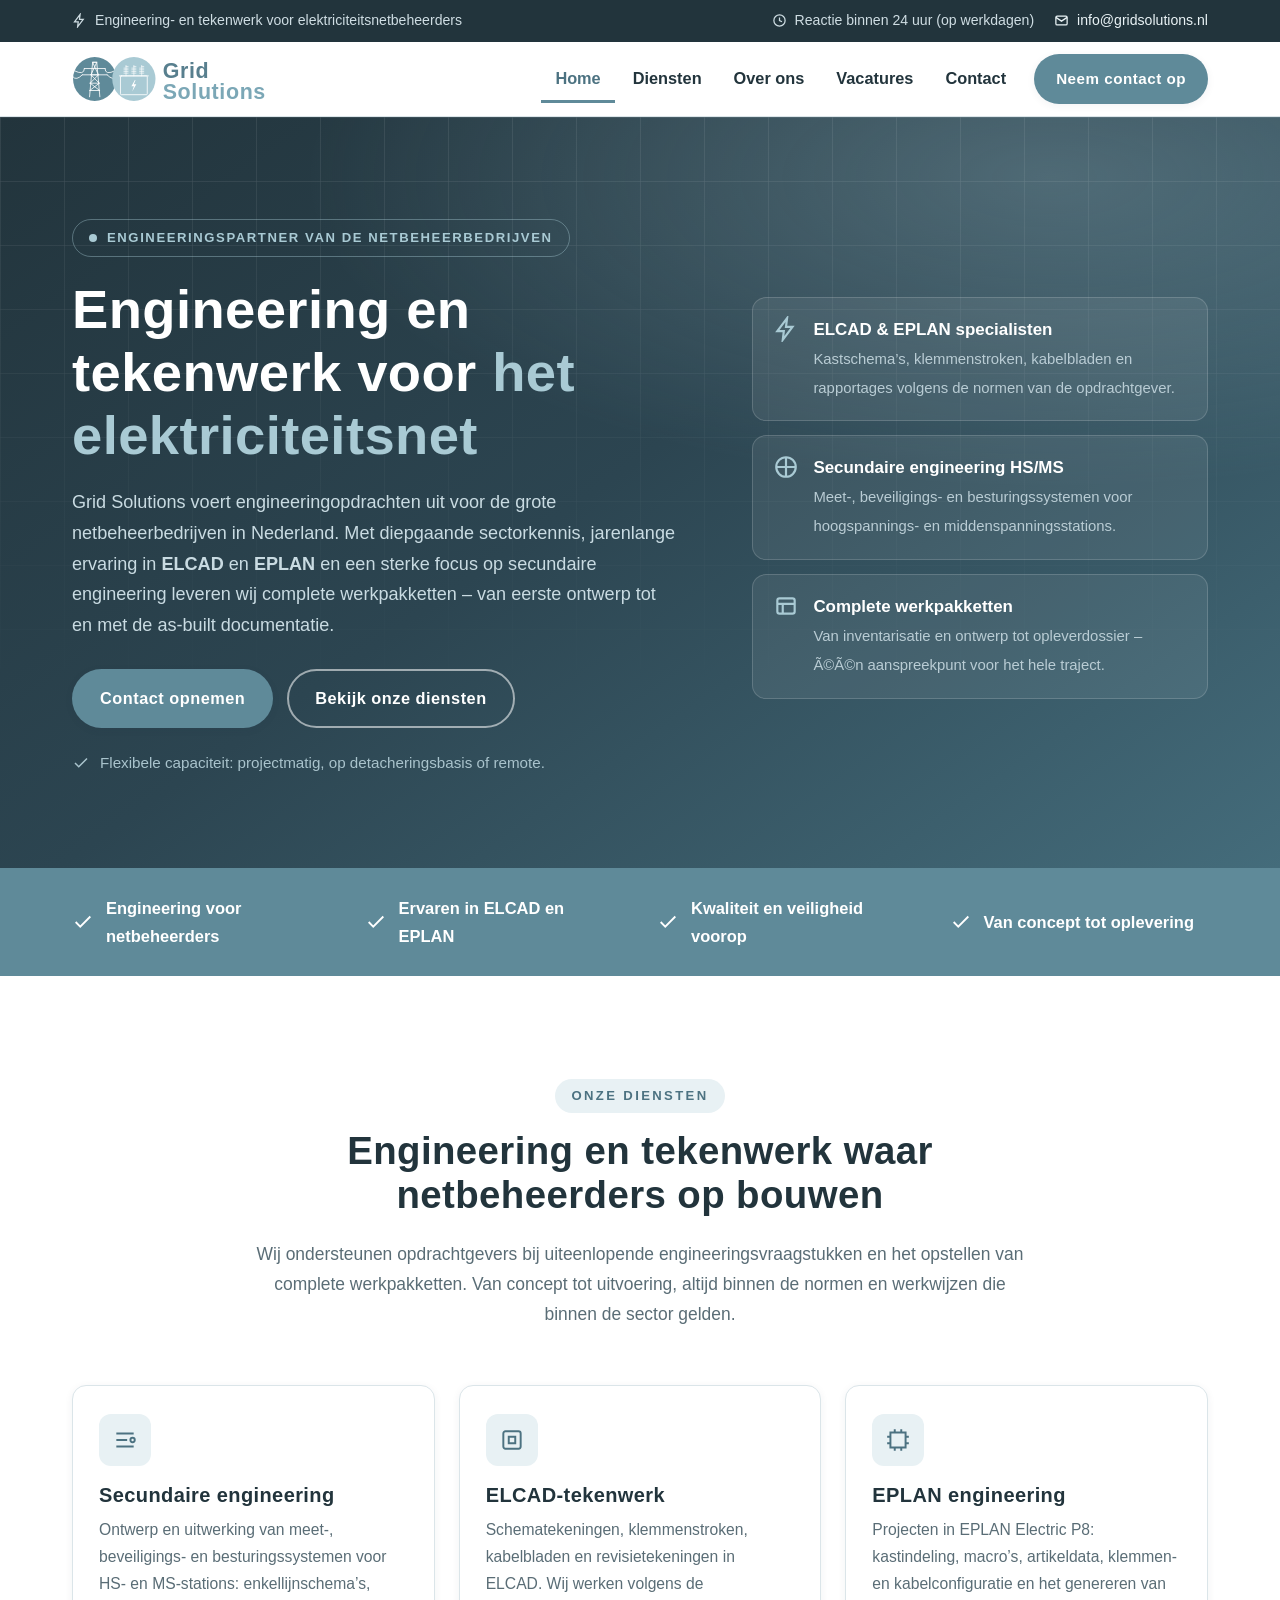
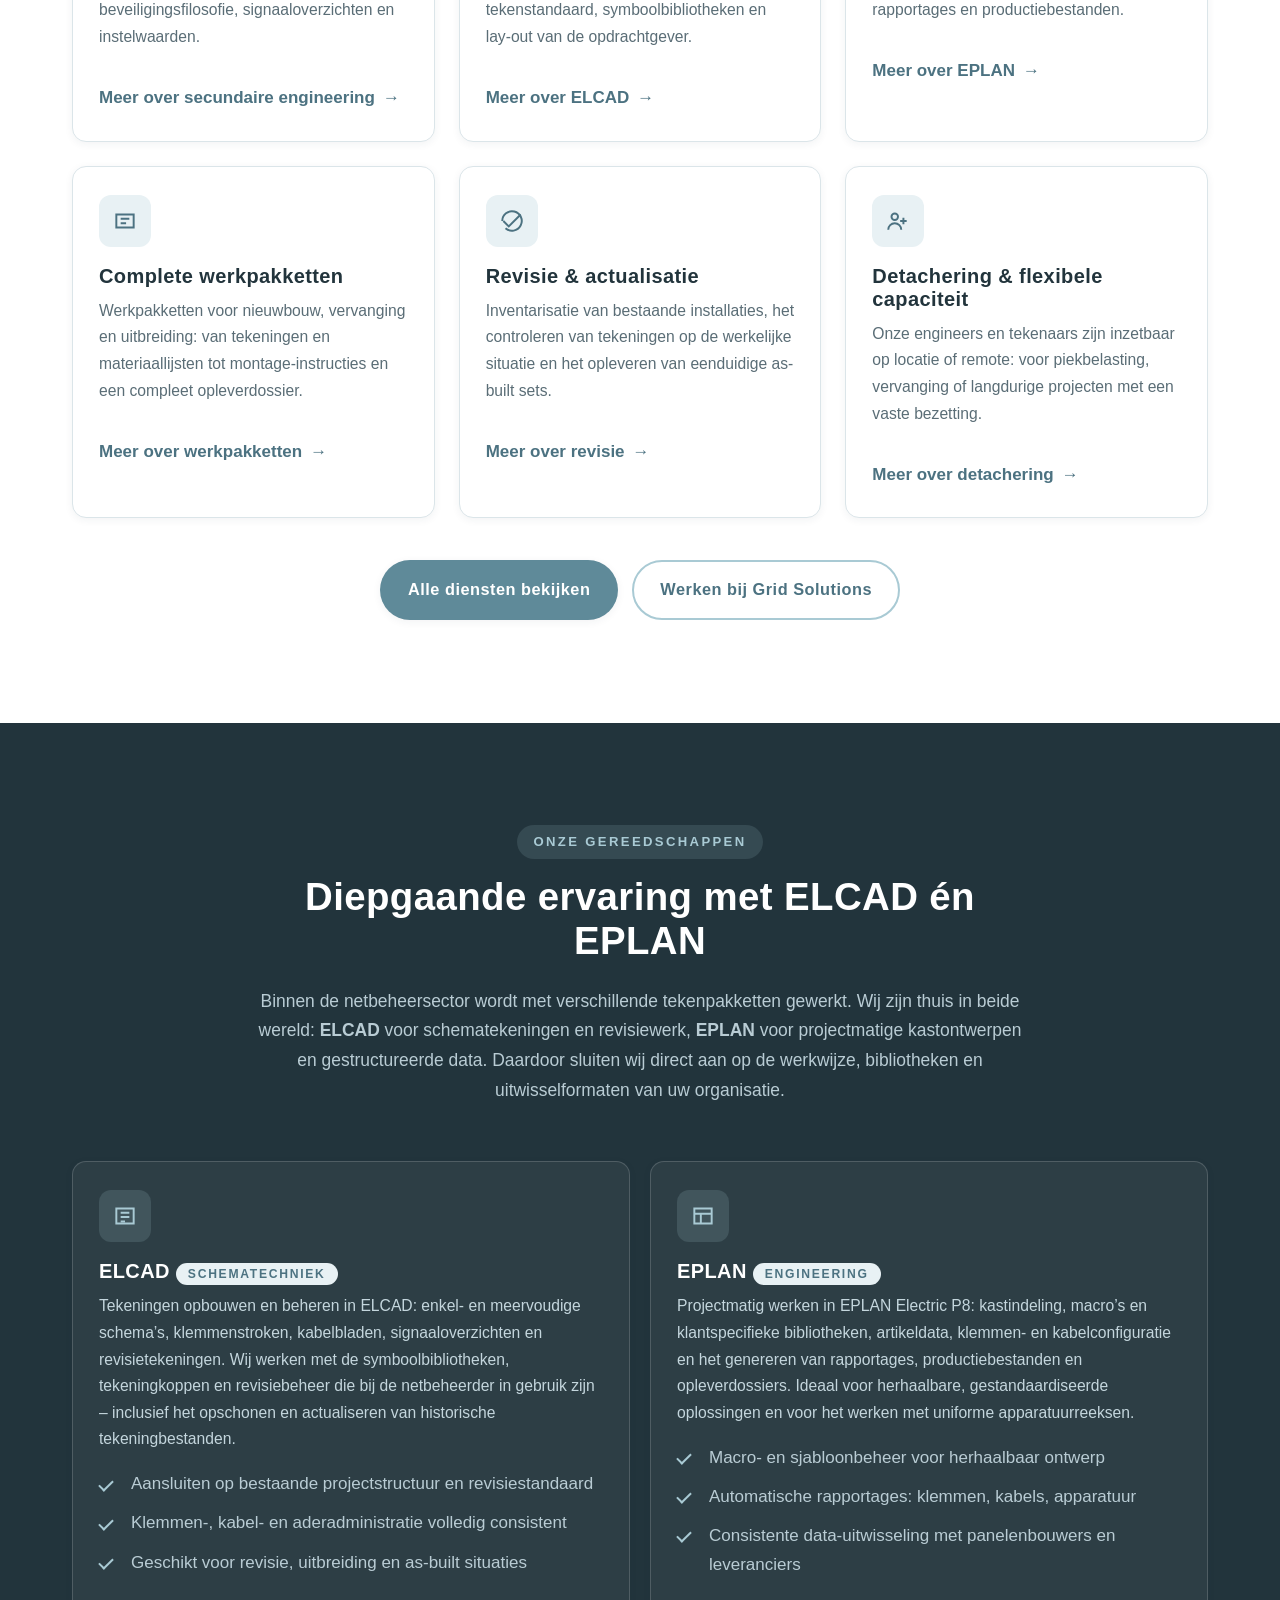
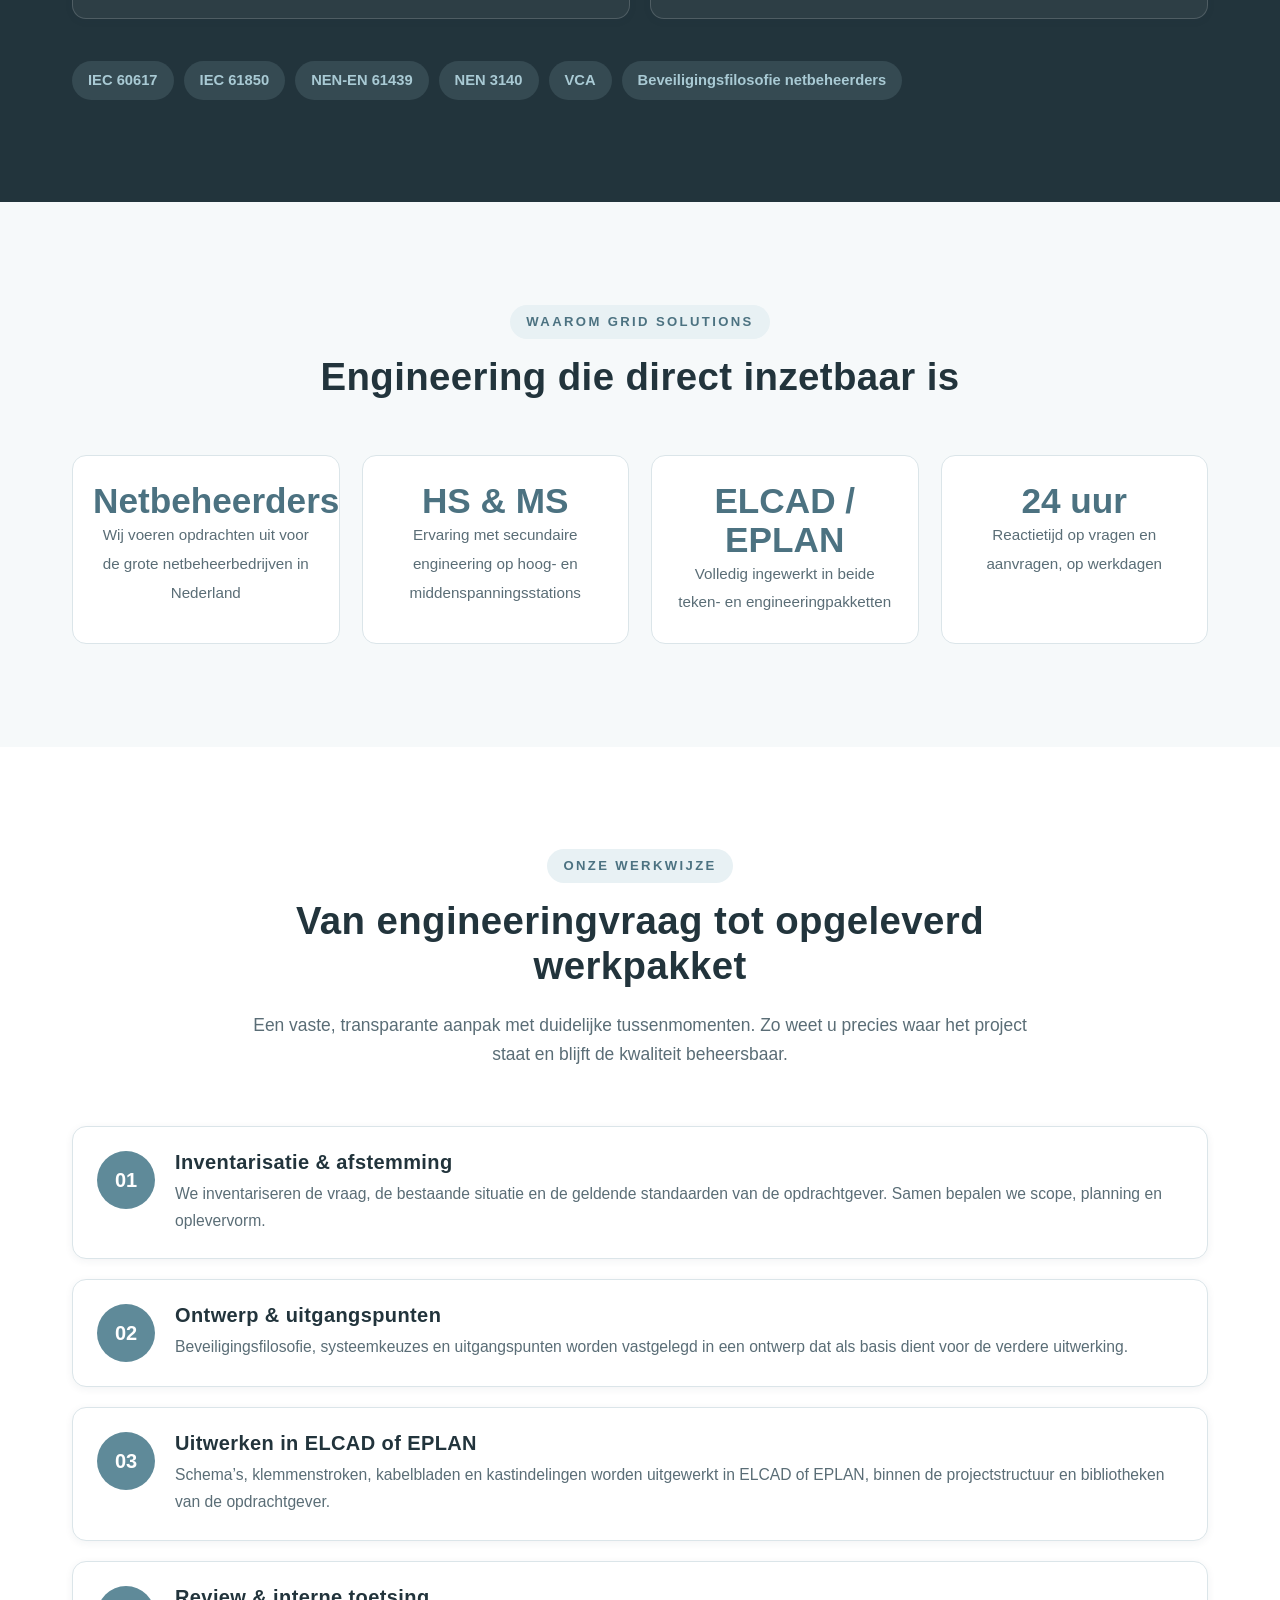
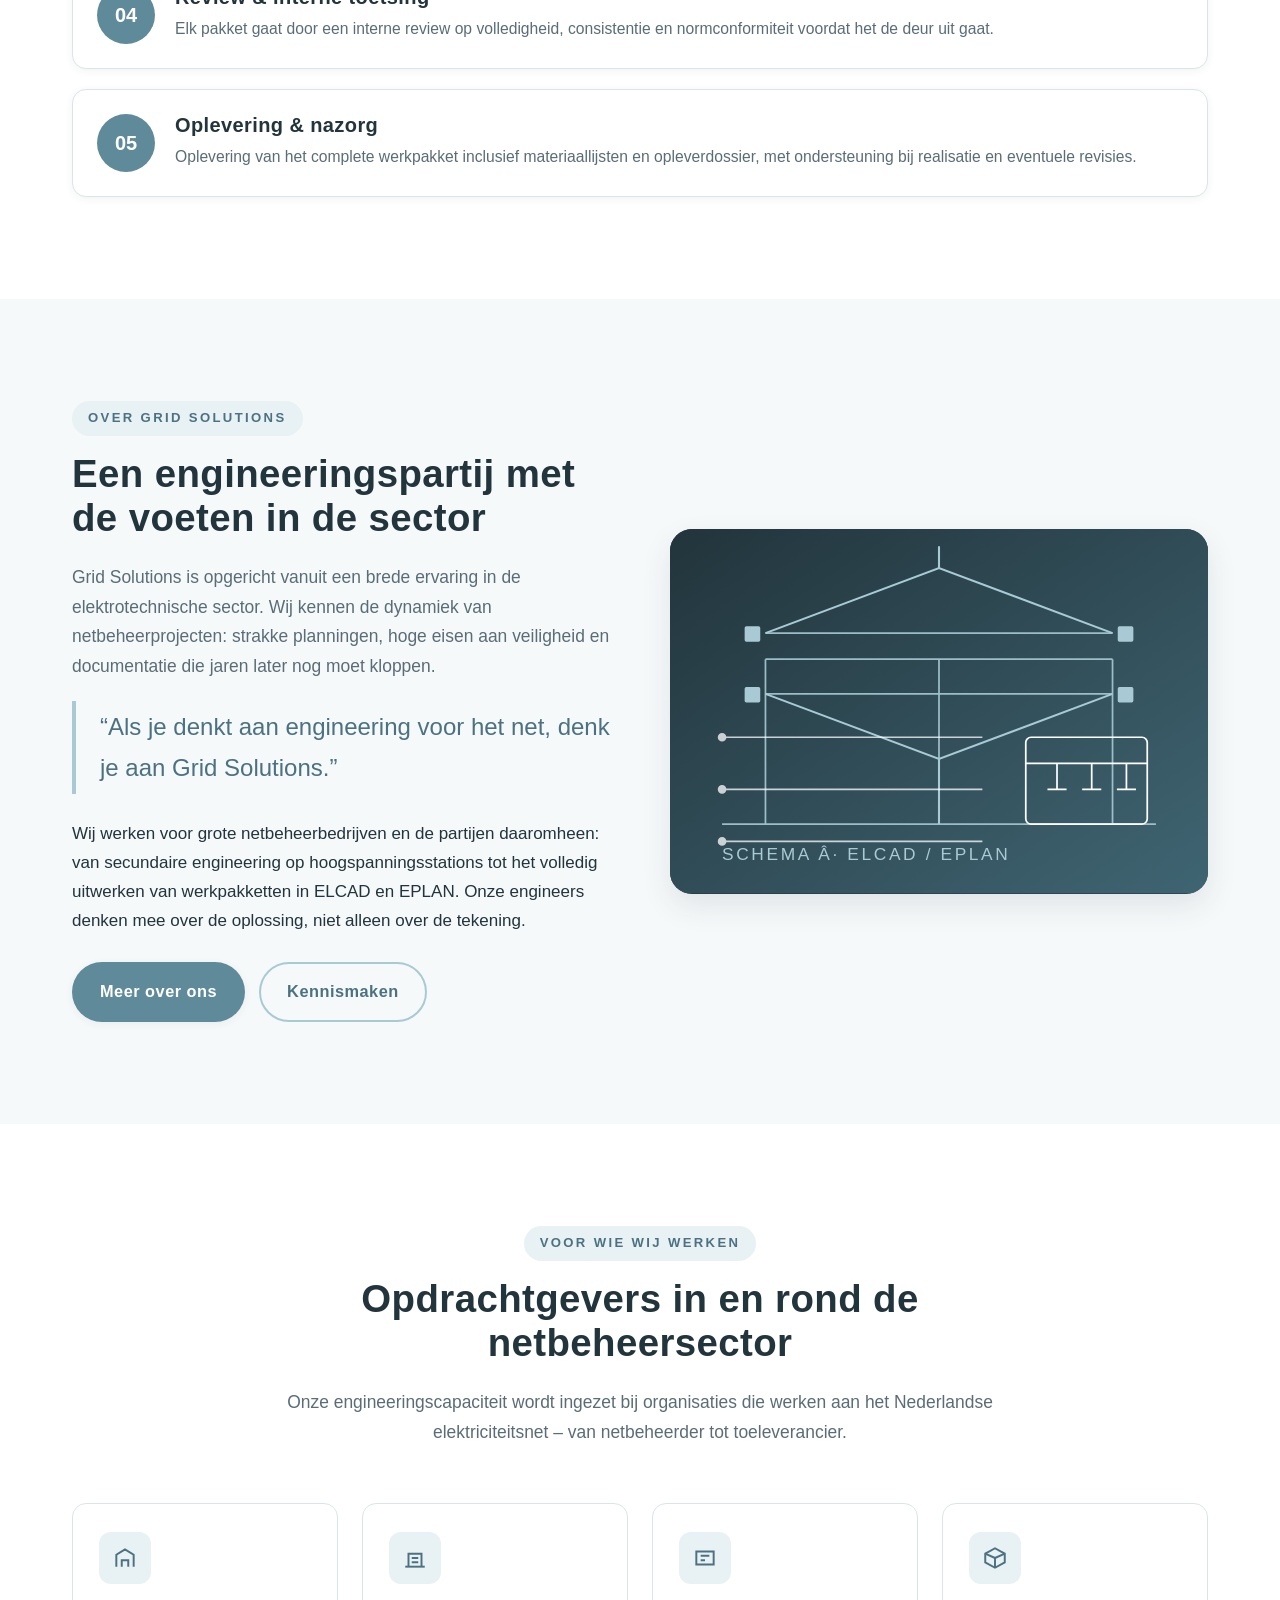
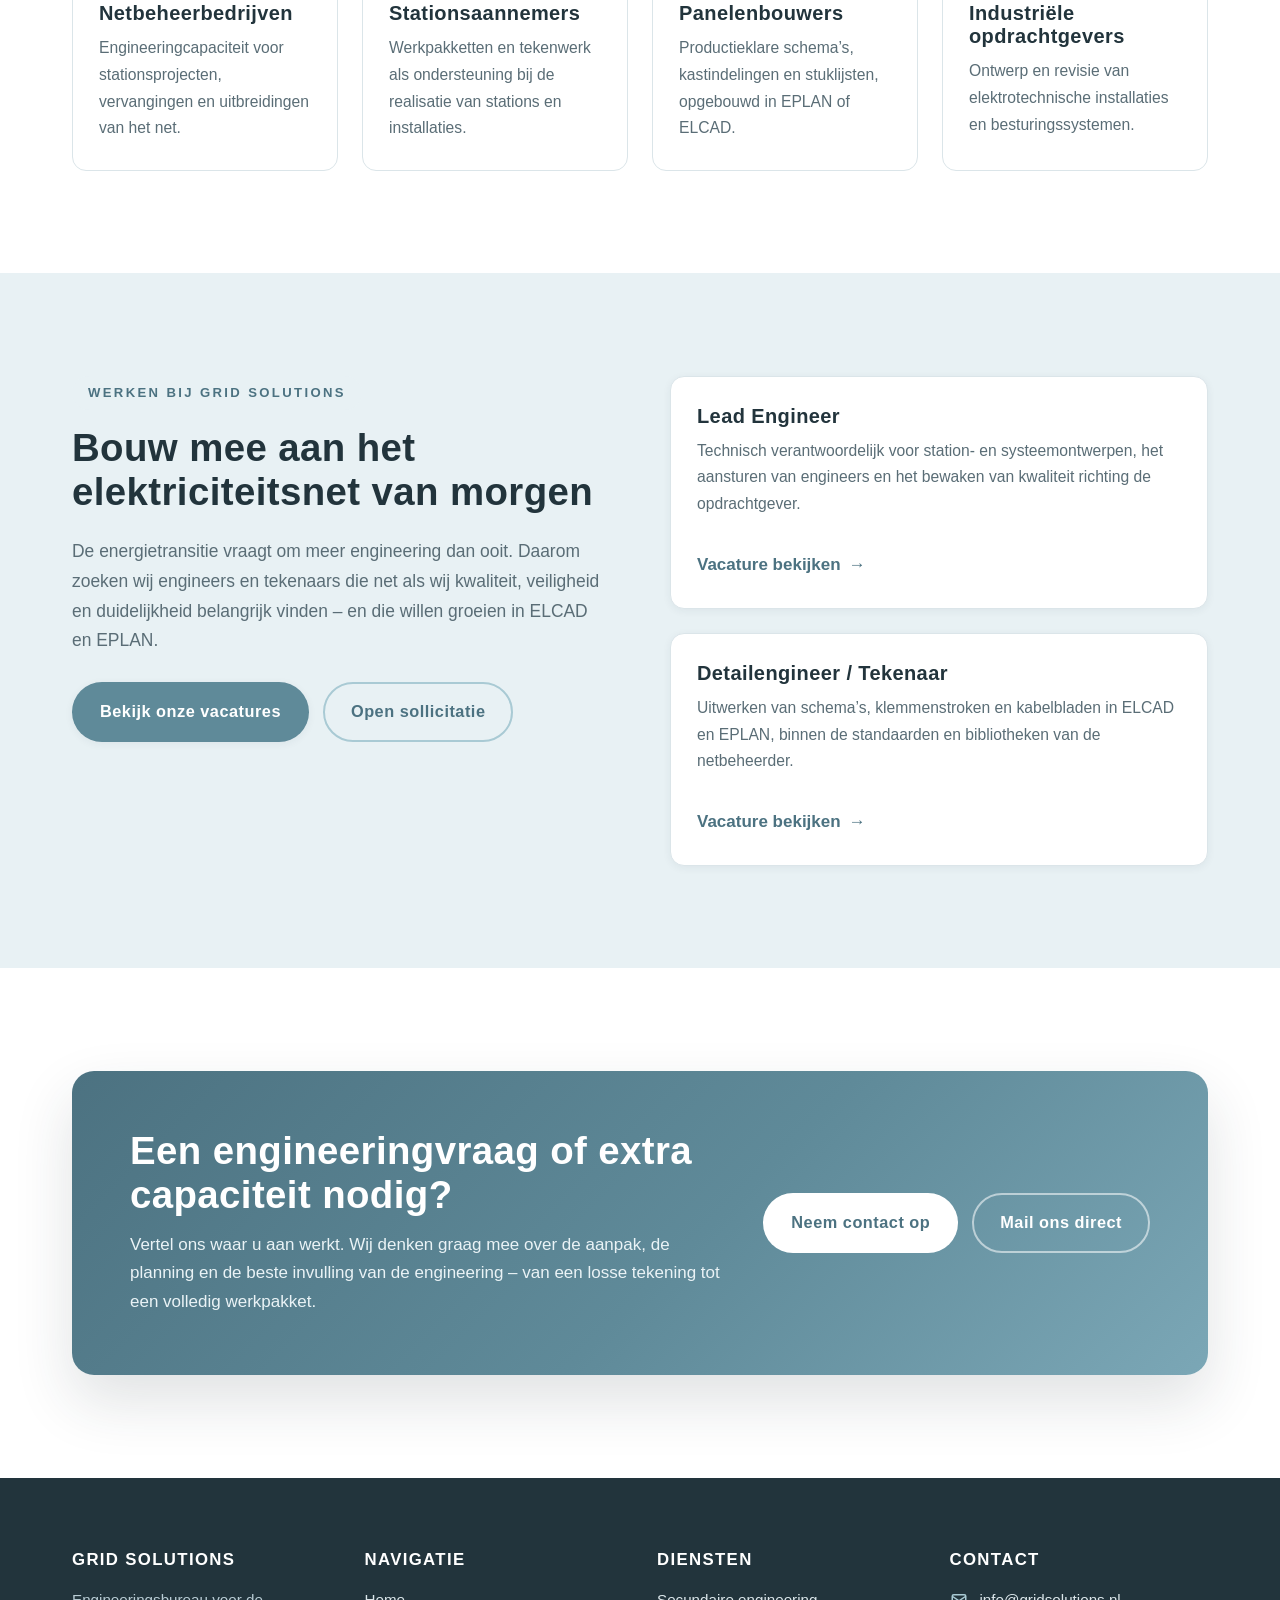
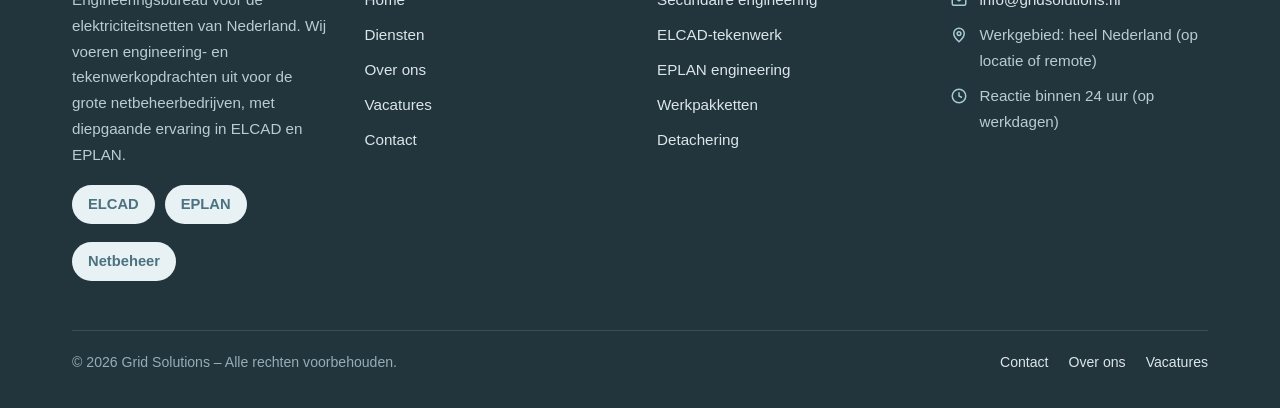
==== commit fea96dfd: "Fix asset loading: inline critical styles, scripts, and embedded SVG logos" ====
--- a/index.html
+++ b/index.html
@@ -1,4 +1,4 @@
-<!DOCTYPE html>
+﻿<!DOCTYPE html>
 <html lang="nl">
 <head>
   <meta charset="utf-8">
@@ -13,9 +13,808 @@
   <meta property="og:site_name" content="Grid Solutions">
   <meta property="og:title" content="Grid Solutions | Engineering voor elektriciteitsnetbeheerders">
   <meta property="og:description" content="Engineering- en tekenwerk voor de grote netbeheerbedrijven. Specialist in ELCAD en EPLAN, secundaire engineering en complete werkpakketten.">
-  <meta property="og:image" content="assets/logo.svg">
-  <link rel="icon" href="assets/favicon.svg" type="image/svg+xml">
-  <link rel="stylesheet" href="assets/css/style.css">
+  <meta property="og:image" content="[data-uri]">
+  <link rel="icon" href="[data-uri]" type="image/svg+xml">
+  <style>
+/* ============================================================
+   Grid Solutions â€“ stylesheet
+   Engineering- en tekenwerk voor elektriciteitsnetbeheerders
+   ============================================================ */
+
+/* ---------- 1. Variabelen ---------- */
+:root {
+  --brand: #5f8a99;
+  --brand-dark: #4c7281;
+  --brand-light: #a9cad4;
+  --brand-pale: #e8f1f4;
+  --brand-ink: #7ba7b6;
+  --ink: #22343c;
+  --ink-soft: #5a6d76;
+  --line: #dbe5e9;
+  --surface: #ffffff;
+  --bg: #f6f9fa;
+  --accent: #f0b429;
+  --radius-sm: 8px;
+  --radius: 14px;
+  --radius-lg: 22px;
+  --shadow-sm: 0 2px 8px rgba(34, 52, 60, .06);
+  --shadow: 0 12px 30px rgba(34, 52, 60, .10);
+  --shadow-lg: 0 26px 60px rgba(34, 52, 60, .14);
+  --font: "Inter", "Segoe UI", "Helvetica Neue", Arial, sans-serif;
+  --font-head: "Rajdhani", "Bahnschrift", "Segoe UI Semibold", "Segoe UI", Arial, sans-serif;
+  --max: 1180px;
+  --transition: .25s ease;
+}
+
+/* ---------- 2. Reset & basis ---------- */
+*, *::before, *::after { box-sizing: border-box; }
+
+html { scroll-behavior: smooth; -webkit-text-size-adjust: 100%; }
+
+body {
+  margin: 0;
+  font-family: var(--font);
+  font-size: 17px;
+  line-height: 1.7;
+  color: var(--ink);
+  background: var(--surface);
+}
+
+img, svg { max-width: 100%; height: auto; display: block; }
+
+a { color: var(--brand-dark); text-decoration: none; transition: color var(--transition); }
+a:hover { color: var(--brand); }
+
+h1, h2, h3, h4 {
+  font-family: var(--font-head);
+  line-height: 1.15;
+  color: var(--ink);
+  margin: 0 0 .6em;
+  letter-spacing: .4px;
+}
+
+h1 { font-size: clamp(2.1rem, 4.6vw, 3.4rem); font-weight: 700; }
+h2 { font-size: clamp(1.65rem, 3vw, 2.4rem); font-weight: 700; }
+h3 { font-size: 1.25rem; font-weight: 600; }
+h4 { font-size: 1.05rem; font-weight: 600; }
+
+p { margin: 0 0 1.1em; }
+p:last-child { margin-bottom: 0; }
+
+ul, ol { margin: 0 0 1.1em; padding-left: 1.15em; }
+li { margin-bottom: .5em; }
+
+:focus-visible { outline: 3px solid var(--brand); outline-offset: 2px; }
+
+/* ---------- 3. Layout helpers ---------- */
+.container {
+  width: 100%;
+  max-width: var(--max);
+  margin-inline: auto;
+  padding-inline: 22px;
+}
+
+.section { padding: clamp(56px, 8vw, 104px) 0; }
+.section--tint { background: var(--bg); }
+.section--pale { background: var(--brand-pale); }
+.section--dark { background: var(--ink); color: #dbe6ea; }
+.section--dark h2, .section--dark h3 { color: #fff; }
+.section--dark a { color: var(--brand-light); }
+
+.section__head {
+  max-width: 780px;
+  margin: 0 auto clamp(32px, 5vw, 56px);
+  text-align: center;
+}
+.section__head--left { margin-inline: 0; text-align: left; }
+
+.eyebrow {
+  display: inline-block;
+  font-family: var(--font-head);
+  font-size: .82rem;
+  font-weight: 600;
+  letter-spacing: .18em;
+  text-transform: uppercase;
+  color: var(--brand-dark);
+  background: var(--brand-pale);
+  border-radius: 999px;
+  padding: 6px 16px;
+  margin-bottom: 16px;
+}
+.section--dark .eyebrow { background: rgba(169, 202, 212, .14); color: var(--brand-light); }
+
+.lead { font-size: 1.09rem; color: var(--ink-soft); }
+.section--dark .lead { color: #b9ccd4; }
+
+.text-center { text-align: center; }
+
+.skip-link {
+  position: absolute;
+  left: -9999px;
+  top: 0;
+  background: var(--brand);
+  color: #fff;
+  padding: 12px 20px;
+  z-index: 999;
+  border-radius: 0 0 var(--radius-sm) 0;
+}
+.skip-link:focus { left: 0; color: #fff; }
+
+/* ---------- 4. Knoppen ---------- */
+.btn {
+  display: inline-flex;
+  align-items: center;
+  gap: 10px;
+  font-family: var(--font-head);
+  font-size: 1.02rem;
+  font-weight: 600;
+  letter-spacing: .5px;
+  padding: 14px 26px;
+  border-radius: 999px;
+  border: 2px solid transparent;
+  cursor: pointer;
+  transition: transform var(--transition), background var(--transition),
+              color var(--transition), border-color var(--transition), box-shadow var(--transition);
+}
+.btn:hover { transform: translateY(-2px); }
+.btn--primary { background: var(--brand); color: #fff; box-shadow: var(--shadow-sm); }
+.btn--primary:hover { background: var(--brand-dark); color: #fff; box-shadow: var(--shadow); }
+.btn--ghost { background: transparent; color: var(--brand-dark); border-color: var(--brand-light); }
+.btn--ghost:hover { background: var(--brand-pale); color: var(--brand-dark); }
+.btn--light { background: #fff; color: var(--brand-dark); }
+.btn--light:hover { color: var(--brand-dark); box-shadow: var(--shadow); }
+.btn--outline-light { background: transparent; color: #fff; border-color: rgba(255, 255, 255, .55); }
+.btn--outline-light:hover { background: rgba(255, 255, 255, .12); color: #fff; }
+.btn--sm { padding: 10px 20px; font-size: .95rem; }
+
+.btn-row { display: flex; flex-wrap: wrap; gap: 14px; }
+.btn-row--center { justify-content: center; }
+
+/* ---------- 5. Topbar & header ---------- */
+.topbar {
+  background: var(--ink);
+  color: #cfdde3;
+  font-size: .88rem;
+}
+.topbar__inner {
+  display: flex;
+  flex-wrap: wrap;
+  gap: 8px 26px;
+  align-items: center;
+  justify-content: space-between;
+  padding: 9px 22px;
+  max-width: var(--max);
+  margin-inline: auto;
+}
+.topbar a { color: #eaf3f6; }
+.topbar a:hover { color: var(--brand-light); }
+.topbar__left, .topbar__right { display: flex; flex-wrap: wrap; gap: 20px; align-items: center; }
+.topbar__item { display: inline-flex; align-items: center; gap: 8px; }
+.topbar svg { width: 15px; height: 15px; flex: none; }
+
+.site-header {
+  position: sticky;
+  top: 0;
+  z-index: 60;
+  background: rgba(255, 255, 255, .96);
+  backdrop-filter: blur(8px);
+  border-bottom: 1px solid var(--line);
+}
+.site-header__inner {
+  display: flex;
+  align-items: center;
+  justify-content: space-between;
+  gap: 20px;
+  padding: 12px 22px;
+  max-width: var(--max);
+  margin-inline: auto;
+}
+.brand { display: flex; align-items: center; flex: none; }
+.brand img { width: clamp(190px, 26vw, 268px); height: auto; }
+
+.nav { display: flex; align-items: center; gap: 4px; }
+.nav__link {
+  font-family: var(--font-head);
+  font-size: 1.02rem;
+  font-weight: 600;
+  color: var(--ink);
+  padding: 10px 14px;
+  border-radius: var(--radius-sm);
+  transition: background var(--transition), color var(--transition);
+}
+.nav__link:hover { background: var(--brand-pale); color: var(--brand-dark); }
+.nav__link.is-active { color: var(--brand-dark); box-shadow: inset 0 -3px 0 var(--brand); border-radius: 0; }
+.nav__cta { margin-left: 10px; }
+
+.nav-toggle {
+  display: none;
+  width: 46px;
+  height: 46px;
+  border: 1px solid var(--line);
+  border-radius: var(--radius-sm);
+  background: #fff;
+  cursor: pointer;
+  padding: 12px 11px;
+}
+.nav-toggle span {
+  display: block;
+  height: 2px;
+  background: var(--ink);
+  border-radius: 2px;
+  margin: 5px 0;
+  transition: transform var(--transition), opacity var(--transition);
+}
+.nav-toggle[aria-expanded="true"] span:nth-child(1) { transform: translateY(7px) rotate(45deg); }
+.nav-toggle[aria-expanded="true"] span:nth-child(2) { opacity: 0; }
+.nav-toggle[aria-expanded="true"] span:nth-child(3) { transform: translateY(-7px) rotate(-45deg); }
+
+/* ---------- 6. Hero ---------- */
+.hero {
+  position: relative;
+  overflow: hidden;
+  color: #eef5f7;
+  background:
+    radial-gradient(1200px 500px at 82% 8%, rgba(169, 202, 212, .28), transparent 62%),
+    linear-gradient(145deg, #22343c 0%, #2c4551 48%, #446c7b 100%);
+}
+.hero__grid-bg {
+  position: absolute;
+  inset: 0;
+  opacity: .16;
+  background-image:
+    linear-gradient(rgba(255, 255, 255, .5) 1px, transparent 1px),
+    linear-gradient(90deg, rgba(255, 255, 255, .5) 1px, transparent 1px);
+  background-size: 64px 64px;
+  -webkit-mask-image: linear-gradient(to bottom, #000, transparent 78%);
+  mask-image: linear-gradient(to bottom, #000, transparent 78%);
+}
+.hero__inner {
+  position: relative;
+  display: grid;
+  grid-template-columns: minmax(0, 1.15fr) minmax(0, .85fr);
+  gap: clamp(28px, 5vw, 64px);
+  align-items: center;
+  padding: clamp(56px, 8vw, 104px) 22px clamp(56px, 8vw, 92px);
+  max-width: var(--max);
+  margin-inline: auto;
+}
+.hero h1 { color: #fff; margin-bottom: 20px; }
+.hero h1 span { color: var(--brand-light); }
+.hero__lead { font-size: 1.13rem; color: #c9dbe2; max-width: 60ch; margin-bottom: 28px; }
+.hero__badge {
+  display: inline-flex;
+  align-items: center;
+  gap: 10px;
+  font-family: var(--font-head);
+  font-weight: 600;
+  letter-spacing: .12em;
+  text-transform: uppercase;
+  font-size: .82rem;
+  color: var(--brand-light);
+  border: 1px solid rgba(169, 202, 212, .4);
+  border-radius: 999px;
+  padding: 7px 16px;
+  margin-bottom: 22px;
+}
+.hero__badge i { width: 8px; height: 8px; border-radius: 50%; background: var(--brand-light); display: block; }
+.hero__note {
+  margin-top: 22px;
+  font-size: .95rem;
+  color: #a9c3cc;
+  display: flex;
+  align-items: center;
+  gap: 10px;
+}
+.hero__note svg { width: 18px; height: 18px; flex: none; }
+
+.hero__facts { display: grid; gap: 14px; }
+.fact {
+  background: rgba(255, 255, 255, .07);
+  border: 1px solid rgba(255, 255, 255, .16);
+  border-radius: var(--radius);
+  padding: 18px 20px;
+  display: flex;
+  gap: 14px;
+  align-items: flex-start;
+}
+.fact svg { width: 26px; height: 26px; flex: none; color: var(--brand-light); }
+.fact strong { display: block; color: #fff; font-family: var(--font-head); font-size: 1.06rem; }
+.fact span { font-size: .93rem; color: #b9ccd4; }
+
+/* ---------- 7. USP-balk ---------- */
+.usp-strip { background: var(--brand); color: #fff; }
+.usp-strip__inner {
+  display: grid;
+  grid-template-columns: repeat(auto-fit, minmax(230px, 1fr));
+  gap: 18px 34px;
+  padding: 26px 22px;
+  max-width: var(--max);
+  margin-inline: auto;
+}
+.usp {
+  display: flex;
+  align-items: center;
+  gap: 12px;
+  font-family: var(--font-head);
+  font-weight: 600;
+  font-size: 1.03rem;
+}
+.usp svg { width: 22px; height: 22px; flex: none; color: #fff; }
+
+/* ---------- 8. Kaarten & grids ---------- */
+.grid { display: grid; gap: 24px; }
+.grid--2 { grid-template-columns: repeat(auto-fit, minmax(320px, 1fr)); }
+.grid--3 { grid-template-columns: repeat(auto-fit, minmax(290px, 1fr)); }
+.grid--4 { grid-template-columns: repeat(auto-fit, minmax(235px, 1fr)); }
+
+.card {
+  background: var(--surface);
+  border: 1px solid var(--line);
+  border-radius: var(--radius);
+  padding: 28px 26px;
+  box-shadow: var(--shadow-sm);
+  transition: transform var(--transition), box-shadow var(--transition), border-color var(--transition);
+}
+.card:hover { transform: translateY(-4px); box-shadow: var(--shadow); border-color: var(--brand-light); }
+.card h3 { margin-bottom: .5em; }
+.card p { color: var(--ink-soft); font-size: .98rem; }
+.card__icon {
+  width: 52px;
+  height: 52px;
+  border-radius: 12px;
+  background: var(--brand-pale);
+  color: var(--brand-dark);
+  display: grid;
+  place-items: center;
+  margin-bottom: 18px;
+}
+.card__icon svg { width: 26px; height: 26px; }
+.card__link {
+  display: inline-flex;
+  align-items: center;
+  gap: 8px;
+  font-family: var(--font-head);
+  font-weight: 600;
+  margin-top: 16px;
+}
+.card__link::after { content: "\2192"; transition: transform var(--transition); }
+.card__link:hover::after { transform: translateX(4px); }
+.card--flat { box-shadow: none; }
+.card--dark { background: rgba(255, 255, 255, .05); border-color: rgba(255, 255, 255, .16); color: #c9dbe2; }
+.card--dark h3 { color: #fff; }
+.card--dark p, .card--dark li, .card--dark .checklist li { color: #c4d6dd; }
+.card--dark .card__icon { background: rgba(169, 202, 212, .16); color: var(--brand-light); }
+
+.checklist { list-style: none; padding: 0; margin: 0; }
+.checklist li {
+  position: relative;
+  padding-left: 32px;
+  margin-bottom: .6em;
+  color: var(--ink-soft);
+}
+.checklist li::before {
+  content: "";
+  position: absolute;
+  left: 0;
+  top: .55em;
+  width: 14px;
+  height: 8px;
+  border-left: 2.5px solid var(--brand);
+  border-bottom: 2.5px solid var(--brand);
+  transform: rotate(-45deg);
+}
+.section--dark .checklist li { color: #b9ccd4; }
+.section--dark .checklist li::before { border-color: var(--brand-light); }
+
+/* ---------- 9. Stats ---------- */
+.stats {
+  display: grid;
+  grid-template-columns: repeat(auto-fit, minmax(210px, 1fr));
+  gap: 22px;
+}
+.stat {
+  text-align: center;
+  padding: 26px 20px;
+  border-radius: var(--radius);
+  background: var(--surface);
+  border: 1px solid var(--line);
+}
+.stat strong {
+  display: block;
+  font-family: var(--font-head);
+  font-size: clamp(1.7rem, 3vw, 2.2rem);
+  color: var(--brand-dark);
+  line-height: 1.1;
+}
+.stat span { font-size: .95rem; color: var(--ink-soft); }
+.section--dark .stat { background: rgba(255, 255, 255, .05); border-color: rgba(255, 255, 255, .16); }
+.section--dark .stat strong { color: #fff; }
+.section--dark .stat span { color: #b9ccd4; }
+
+/* ---------- 10. Tools (ELCAD / EPLAN) ---------- */
+.tool-banner {
+  display: grid;
+  grid-template-columns: repeat(auto-fit, minmax(280px, 1fr));
+  gap: 20px;
+  margin-top: 34px;
+}
+.tool {
+  border: 1px solid var(--line);
+  border-left: 5px solid var(--brand);
+  border-radius: var(--radius);
+  background: var(--surface);
+  padding: 24px 24px 22px;
+  box-shadow: var(--shadow-sm);
+}
+.tool h3 { display: flex; align-items: center; gap: 12px; margin-bottom: .4em; }
+.tool__tag {
+  font-family: var(--font-head);
+  font-size: .76rem;
+  letter-spacing: .14em;
+  text-transform: uppercase;
+  color: var(--brand-dark);
+  background: var(--brand-pale);
+  border-radius: 999px;
+  padding: 4px 12px;
+}
+.tool p { color: var(--ink-soft); font-size: .97rem; }
+
+/* ---------- 11. Werkwijze ---------- */
+.steps { counter-reset: step; display: grid; gap: 20px; }
+.step {
+  position: relative;
+  display: grid;
+  grid-template-columns: 58px minmax(0, 1fr);
+  gap: 20px;
+  background: var(--surface);
+  border: 1px solid var(--line);
+  border-radius: var(--radius);
+  padding: 24px;
+  box-shadow: var(--shadow-sm);
+}
+.step::before {
+  counter-increment: step;
+  content: "0" counter(step);
+  font-family: var(--font-head);
+  font-weight: 700;
+  font-size: 1.25rem;
+  color: #fff;
+  background: var(--brand);
+  width: 58px;
+  height: 58px;
+  border-radius: 50%;
+  display: grid;
+  place-items: center;
+}
+.step h3 { margin-bottom: .35em; }
+.step p { color: var(--ink-soft); font-size: .98rem; margin-bottom: 0; }
+
+/* ---------- 12. Over ons / split layout ---------- */
+.split {
+  display: grid;
+  grid-template-columns: repeat(auto-fit, minmax(320px, 1fr));
+  gap: clamp(28px, 5vw, 60px);
+  align-items: center;
+}
+.split--top { align-items: start; }
+
+.quote {
+  border-left: 4px solid var(--brand-light);
+  padding: 6px 0 6px 24px;
+  font-family: var(--font-head);
+  font-size: clamp(1.15rem, 2.2vw, 1.5rem);
+  color: var(--brand-dark);
+  margin: 0 0 26px;
+}
+.section--dark .quote { color: var(--brand-light); }
+
+.figure {
+  border-radius: var(--radius-lg);
+  overflow: hidden;
+  box-shadow: var(--shadow);
+  background: var(--ink);
+}
+.figure svg { width: 100%; height: auto; }
+
+.tag-list { display: flex; flex-wrap: wrap; gap: 10px; margin: 22px 0 0; padding: 0; list-style: none; }
+.tag-list li {
+  font-family: var(--font-head);
+  font-size: .92rem;
+  font-weight: 600;
+  color: var(--brand-dark);
+  background: var(--brand-pale);
+  border-radius: 999px;
+  padding: 7px 16px;
+  margin: 0;
+}
+.section--dark .tag-list li { background: rgba(169, 202, 212, .14); color: var(--brand-light); }
+
+/* ---------- 13. Paginakop ---------- */
+.page-hero {
+  position: relative;
+  overflow: hidden;
+  color: #eef5f7;
+  background: linear-gradient(140deg, #22343c 0%, #2f4c58 55%, #4a7483 100%);
+  padding: clamp(48px, 6vw, 84px) 0 clamp(44px, 6vw, 72px);
+}
+.page-hero__inner { position: relative; max-width: 860px; }
+.page-hero h1 { color: #fff; margin-bottom: 16px; }
+.page-hero p { color: #c9dbe2; font-size: 1.08rem; max-width: 68ch; }
+.page-hero .eyebrow { background: rgba(169, 202, 212, .16); color: var(--brand-light); }
+
+.breadcrumb {
+  font-size: .9rem;
+  color: #9fb8c1;
+  margin-bottom: 14px;
+}
+.breadcrumb a { color: var(--brand-light); }
+.breadcrumb span { margin: 0 8px; }
+
+/* ---------- 14. Vacatures ---------- */
+.vacancy {
+  background: var(--surface);
+  border: 1px solid var(--line);
+  border-radius: var(--radius-lg);
+  box-shadow: var(--shadow-sm);
+  padding: clamp(24px, 3vw, 38px);
+  margin-bottom: 28px;
+}
+.vacancy__head {
+  display: flex;
+  flex-wrap: wrap;
+  gap: 16px;
+  justify-content: space-between;
+  align-items: flex-start;
+  border-bottom: 1px solid var(--line);
+  padding-bottom: 20px;
+  margin-bottom: 24px;
+}
+.vacancy__head h2 { margin-bottom: .25em; font-size: clamp(1.4rem, 2.6vw, 1.9rem); }
+.vacancy__meta { display: flex; flex-wrap: wrap; gap: 8px; list-style: none; padding: 0; margin: 0; }
+.vacancy__meta li {
+  font-size: .88rem;
+  font-family: var(--font-head);
+  font-weight: 600;
+  color: var(--brand-dark);
+  background: var(--brand-pale);
+  border-radius: 999px;
+  padding: 5px 14px;
+  margin: 0;
+}
+.vacancy__cols {
+  display: grid;
+  grid-template-columns: repeat(auto-fit, minmax(280px, 1fr));
+  gap: 26px 40px;
+}
+.vacancy h3 { font-size: 1.08rem; margin-bottom: .6em; }
+.vacancy ul { padding-left: 0; list-style: none; }
+.vacancy ul li { position: relative; padding-left: 26px; color: var(--ink-soft); font-size: .97rem; }
+.vacancy ul li::before {
+  content: "";
+  position: absolute;
+  left: 4px;
+  top: .62em;
+  width: 9px;
+  height: 9px;
+  border-radius: 2px;
+  background: var(--brand-light);
+}
+.vacancy__foot {
+  margin-top: 26px;
+  padding-top: 22px;
+  border-top: 1px solid var(--line);
+  display: flex;
+  flex-wrap: wrap;
+  gap: 14px;
+  align-items: center;
+  justify-content: space-between;
+}
+
+/* ---------- 15. Formulieren & contact ---------- */
+.contact-grid {
+  display: grid;
+  grid-template-columns: minmax(0, .9fr) minmax(0, 1.1fr);
+  gap: clamp(26px, 4vw, 52px);
+  align-items: start;
+}
+.contact-list { list-style: none; padding: 0; margin: 0 0 26px; }
+.contact-list li {
+  display: flex;
+  gap: 14px;
+  align-items: flex-start;
+  padding: 16px 0;
+  border-bottom: 1px solid var(--line);
+  margin: 0;
+}
+.contact-list svg { width: 22px; height: 22px; flex: none; color: var(--brand); margin-top: 4px; }
+.contact-list strong { display: block; font-family: var(--font-head); }
+.contact-list a { font-weight: 600; }
+
+.form {
+  background: var(--surface);
+  border: 1px solid var(--line);
+  border-radius: var(--radius-lg);
+  padding: clamp(24px, 3vw, 36px);
+  box-shadow: var(--shadow);
+}
+.form__row { display: grid; grid-template-columns: repeat(auto-fit, minmax(240px, 1fr)); gap: 18px; }
+.field { margin-bottom: 18px; display: flex; flex-direction: column; }
+.field label {
+  font-family: var(--font-head);
+  font-weight: 600;
+  font-size: .96rem;
+  margin-bottom: 7px;
+}
+.field .req { color: var(--brand-dark); }
+.field input, .field select, .field textarea {
+  font: inherit;
+  font-size: 1rem;
+  color: var(--ink);
+  background: #fff;
+  border: 1px solid var(--line);
+  border-radius: var(--radius-sm);
+  padding: 12px 14px;
+  width: 100%;
+  transition: border-color var(--transition), box-shadow var(--transition);
+}
+.field textarea { min-height: 148px; resize: vertical; }
+.field input:focus, .field select:focus, .field textarea:focus {
+  outline: none;
+  border-color: var(--brand);
+  box-shadow: 0 0 0 4px rgba(95, 138, 153, .16);
+}
+.field--error input, .field--error select, .field--error textarea { border-color: #c0392b; }
+.field__error { color: #c0392b; font-size: .86rem; margin-top: 6px; display: none; }
+.field--error .field__error { display: block; }
+.field--check { flex-direction: row; flex-wrap: wrap; align-items: flex-start; gap: 12px; }
+.field--check input { width: auto; margin-top: 6px; }
+.field--check label { font-weight: 400; font-family: var(--font); font-size: .92rem; margin: 0; color: var(--ink-soft); }
+.form__note { font-size: .88rem; color: var(--ink-soft); margin-top: 14px; }
+
+.form__message {
+  display: none;
+  border-radius: var(--radius-sm);
+  padding: 16px 18px;
+  margin-bottom: 20px;
+  font-size: .97rem;
+}
+.form__message.is-visible { display: block; }
+.form__message--ok { background: var(--brand-pale); color: var(--brand-dark); border: 1px solid var(--brand-light); }
+.form__message--error { background: #fdecea; color: #a53125; border: 1px solid #f3c0b9; }
+
+/* ---------- 16. CTA-blok ---------- */
+.cta-band {
+  position: relative;
+  overflow: hidden;
+  background: linear-gradient(135deg, #4c7281 0%, #5f8a99 55%, #7ba7b6 100%);
+  color: #fff;
+  border-radius: var(--radius-lg);
+  padding: clamp(30px, 5vw, 58px);
+  display: grid;
+  grid-template-columns: minmax(0, 1.4fr) auto;
+  gap: 28px;
+  align-items: center;
+  box-shadow: var(--shadow-lg);
+}
+.cta-band h2 { color: #fff; margin-bottom: .35em; }
+.cta-band p { color: #eaf3f6; margin-bottom: 0; }
+
+/* ---------- 17. Footer ---------- */
+.site-footer {
+  background: var(--ink);
+  color: #b9ccd4;
+  padding: clamp(46px, 6vw, 72px) 0 0;
+  font-size: .95rem;
+}
+.site-footer h3 {
+  color: #fff;
+  font-size: 1.05rem;
+  letter-spacing: .08em;
+  text-transform: uppercase;
+  margin-bottom: 18px;
+}
+.site-footer a { color: #dbe6ea; }
+.site-footer a:hover { color: var(--brand-light); }
+.footer-grid {
+  display: grid;
+  grid-template-columns: repeat(auto-fit, minmax(220px, 1fr));
+  gap: 34px;
+  padding-bottom: 40px;
+}
+.footer-grid ul { list-style: none; padding: 0; margin: 0; }
+.footer-grid li { margin-bottom: .6em; }
+.footer-contact li { display: flex; gap: 12px; align-items: flex-start; }
+.footer-contact svg { width: 18px; height: 18px; flex: none; color: var(--brand-light); margin-top: 4px; }
+.footer-bottom {
+  border-top: 1px solid rgba(255, 255, 255, .12);
+  padding: 20px 0 26px;
+  display: flex;
+  flex-wrap: wrap;
+  gap: 10px 24px;
+  justify-content: space-between;
+  font-size: .88rem;
+  color: #96adb6;
+}
+.footer-bottom ul { display: flex; flex-wrap: wrap; gap: 20px; list-style: none; padding: 0; margin: 0; }
+
+/* ---------- 18. Animaties ---------- */
+.reveal {
+  opacity: 0;
+  transform: translateY(18px);
+  transition: opacity .6s ease, transform .6s ease;
+}
+.reveal.is-visible { opacity: 1; transform: none; }
+@media (prefers-reduced-motion: reduce) {
+  html { scroll-behavior: auto; }
+  .reveal { opacity: 1; transform: none; transition: none; }
+  .btn:hover, .card:hover { transform: none; }
+}
+
+/* Zonder JavaScript (of in een omgeving die scripts blokkeert) mag er geen
+   content onzichtbaar blijven: .reveal staat dan gewoon op volle opacity. */
+html:not(.js) .reveal,
+html:not(.js) .reveal.is-visible { opacity: 1; transform: none; transition: none; }
+
+
+/* ---------- 19. Utilities ---------- */
+.mt-0 { margin-top: 0; }
+.mt-1 { margin-top: 14px; }
+.mt-2 { margin-top: 26px; }
+.mt-3 { margin-top: 42px; }
+.mb-0 { margin-bottom: 0; }
+.visually-hidden {
+  position: absolute !important;
+  width: 1px; height: 1px;
+  padding: 0; margin: -1px;
+  overflow: hidden; clip: rect(0 0 0 0);
+  white-space: nowrap; border: 0;
+}
+
+/* ---------- 20. Responsief ---------- */
+@media (max-width: 1024px) {
+  .hero__inner { grid-template-columns: 1fr; }
+  .cta-band { grid-template-columns: 1fr; }
+  .contact-grid { grid-template-columns: 1fr; }
+}
+
+@media (max-width: 880px) {
+  .nav-toggle { display: block; }
+  .nav {
+    position: absolute;
+    left: 0;
+    right: 0;
+    top: 100%;
+    flex-direction: column;
+    align-items: stretch;
+    gap: 2px;
+    background: #fff;
+    border-bottom: 1px solid var(--line);
+    box-shadow: var(--shadow);
+    padding: 12px 18px 20px;
+    display: none;
+  }
+  .nav.is-open { display: flex; }
+  .nav__link { padding: 13px 14px; font-size: 1.08rem; }
+  .nav__link.is-active { box-shadow: none; background: var(--brand-pale); border-radius: var(--radius-sm); }
+  .nav__cta { margin: 10px 0 0; justify-content: center; }
+  .site-header__inner { position: relative; }
+}
+
+@media (max-width: 620px) {
+  body { font-size: 16px; }
+  .topbar__inner { justify-content: center; text-align: center; }
+  .topbar__left, .topbar__right { justify-content: center; }
+  .brand img { width: 200px; }
+  .step { grid-template-columns: 1fr; }
+  .step::before { width: 48px; height: 48px; font-size: 1.1rem; }
+  .btn { width: 100%; justify-content: center; }
+  .btn-row { flex-direction: column; }
+  .vacancy__foot { flex-direction: column; align-items: stretch; }
+  .section__head { text-align: left; }
+  .section__head .eyebrow { margin-bottom: 12px; }
+}
+
+</style>
   <script type="application/ld+json">
   {
     "@context": "https://schema.org",
@@ -56,8 +855,8 @@
 
   <header class="site-header">
     <div class="site-header__inner">
-      <a class="brand" href="index.html" aria-label="Grid Solutions – naar de homepage">
-        <img src="assets/logo.svg" alt="Grid Solutions" width="1300" height="220">
+      <a class="brand" href="index.html" aria-label="Grid Solutions â€“ naar de homepage">
+        <img src="[data-uri]" alt="Grid Solutions" width="1300" height="220">
       </a>
       <button class="nav-toggle" type="button" aria-expanded="false" aria-controls="hoofdnavigatie" aria-label="Menu openen">
         <span></span><span></span><span></span>
@@ -114,7 +913,7 @@
             <svg viewBox="0 0 24 24" fill="none" stroke="currentColor" stroke-width="2" aria-hidden="true"><rect x="4" y="5" width="16" height="14" rx="2"/><path d="M4 10h16M9 10v9"/></svg>
             <div>
               <strong>Complete werkpakketten</strong>
-              <span>Van inventarisatie en ontwerp tot opleverdossier &ndash; één aanspreekpunt voor het hele traject.</span>
+              <span>Van inventarisatie en ontwerp tot opleverdossier &ndash; Ã©Ã©n aanspreekpunt voor het hele traject.</span>
             </div>
           </div>
         </div>
@@ -370,7 +1169,7 @@
                 <circle cx="60" cy="300" r="4" fill="#ffffff"/>
                 <circle cx="60" cy="360" r="4" fill="#ffffff"/>
               </g>
-              <text x="60" y="382" fill="#a9cad4" font-family="Bahnschrift, Arial, sans-serif" font-size="20" letter-spacing="3">SCHEMA · ELCAD / EPLAN</text>
+              <text x="60" y="382" fill="#a9cad4" font-family="Bahnschrift, Arial, sans-serif" font-size="20" letter-spacing="3">SCHEMA Â· ELCAD / EPLAN</text>
             </svg>
           </div>
         </div>
@@ -531,3 +1330,4 @@
   <script src="assets/js/main.js"></script>
 </body>
 </html>
+
